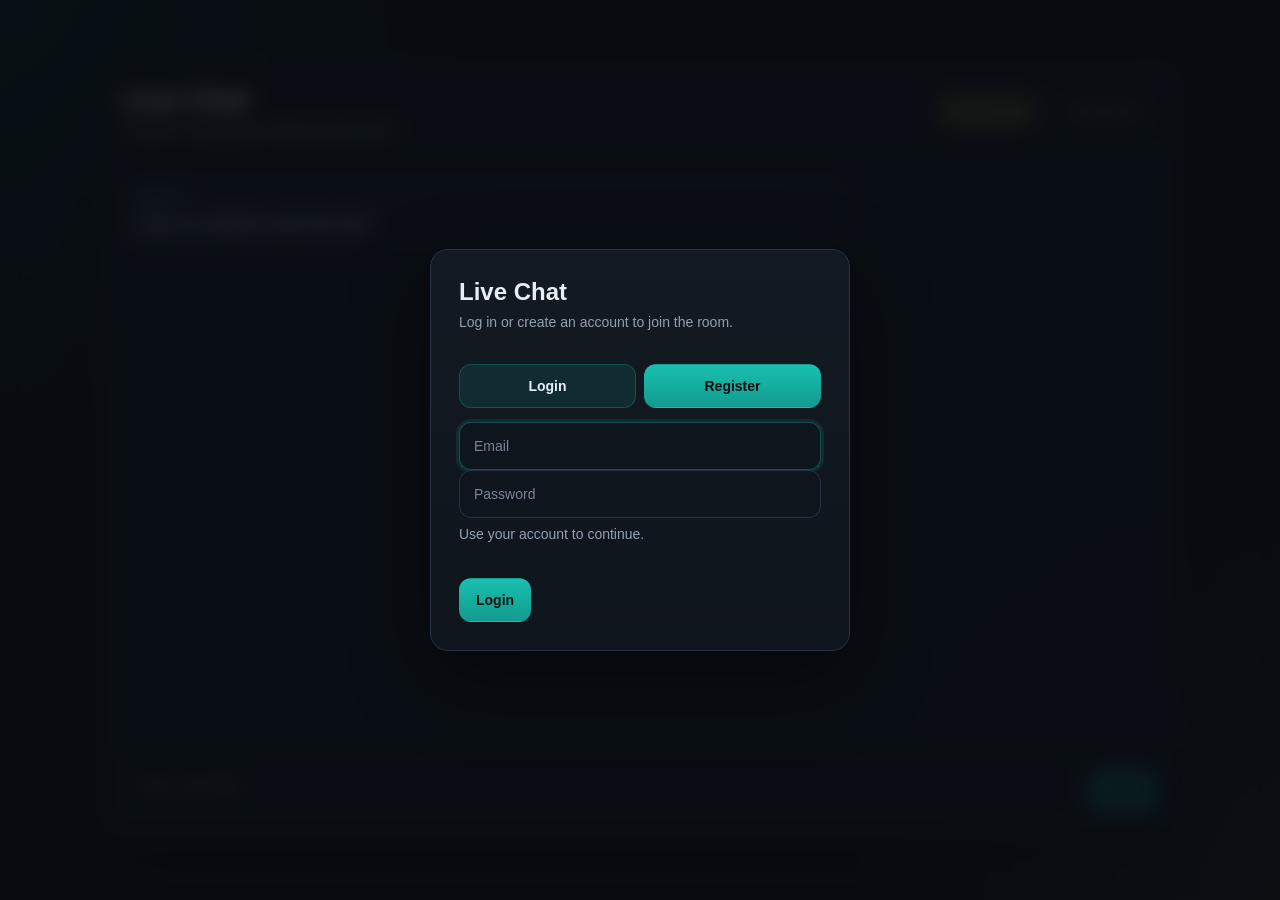
==== src/main/resources/static/frontend/index.html @ 31e3b60d "Fixed Auth and created DTOs for better management" ====
<!doctype html>
<html lang="en">
<head>
  <meta charset="UTF-8" />
  <meta name="viewport" content="width=device-width, initial-scale=1.0" />
  <title>Live Chat Frontend</title>
  <link rel="stylesheet" href="./styles.css" />
</head>
<body>
  <div class="auth-overlay" id="authOverlay" aria-modal="true" role="dialog">
    <form class="auth-card" id="authForm">
      <h2>Live Chat</h2>
      <p>Log in or create an account to join the room.</p>

      <div class="auth-tabs" role="tablist" aria-label="Authentication mode">
        <button type="button" class="auth-tab is-active" data-mode="login">Login</button>
        <button type="button" class="auth-tab" data-mode="register">Register</button>
      </div>

      <input id="usernameInput" class="auth-field auth-register-only" placeholder="Username" autocomplete="username" maxlength="32" />
      <input id="emailInput" class="auth-field" placeholder="Email" autocomplete="email" />
      <input id="passwordInput" class="auth-field" type="password" placeholder="Password" autocomplete="current-password" />

      <p class="auth-status" id="authStatus" aria-live="polite"></p>

      <button type="submit" id="authSubmitBtn">Login</button>
    </form>
  </div>

  <main class="shell">
    <section class="panel">
      <header class="topbar">
        <div>
          <h1>Live Chat</h1>
          <p>Connect to Spring Boot websocket backend</p>
        </div>
        <div class="topbar-actions">
          <div class="badge" id="statusBadge">Disconnected</div>
          <button id="leaveBtn" class="ghost-btn" disabled>Disconnect</button>
        </div>
      </header>

      <section id="messages" class="messages" aria-live="polite"></section>

      <form class="composer" id="composerForm">
        <input id="messageInput" placeholder="Type a message..." autocomplete="off" disabled />
        <button id="sendBtn" type="submit" disabled>Send</button>
      </form>
    </section>
  </main>

  <script src="./app.js?v=auth-fix-1"></script>
</body>
</html>
---- src/main/resources/static/frontend/styles.css ----
:root {
  color-scheme: dark;
  --bg: #0b0f14;
  --panel: #121821;
  --panel-2: #171f29;
  --panel-3: #0f151c;
  --text: #e7edf4;
  --muted: #91a0b1;
  --line: #273344;
  --line-strong: #344355;
  --accent: #14b8a6;
  --accent-soft: rgba(20, 184, 166, 0.16);
  --accent-strong: rgba(20, 184, 166, 0.36);
  --surface: #171f28;
  --surface-hover: #1d2732;
  --danger: #e2a36b;
  --shadow: 0 28px 80px rgba(0, 0, 0, 0.42);
}

* {
  box-sizing: border-box;
}

html,
body {
  min-height: 100%;
}

body {
  margin: 0;
  font-family: Inter, Arial, Helvetica, sans-serif;
  background:
    radial-gradient(circle at top left, rgba(20, 184, 166, 0.12), transparent 30%),
    radial-gradient(circle at bottom right, rgba(226, 163, 107, 0.08), transparent 28%),
    var(--bg);
  color: var(--text);
}

body.is-locked {
  overflow: hidden;
}

.auth-overlay {
  position: fixed;
  inset: 0;
  display: grid;
  place-items: center;
  background: rgba(8, 12, 17, 0.78);
  backdrop-filter: blur(10px);
  z-index: 30;
  padding: 24px;
}

.auth-overlay[hidden] {
  display: none !important;
}

.auth-card {
  width: min(420px, 100%);
  padding: 28px;
  border-radius: 18px;
  border: 1px solid var(--line);
  background: linear-gradient(180deg, rgba(20, 27, 36, 0.96), rgba(15, 21, 28, 0.98));
  box-shadow: var(--shadow);
}

.auth-card h2 {
  margin: 0;
  font-size: 24px;
  line-height: 1.2;
}

.auth-card p {
  margin: 8px 0 20px;
  color: var(--muted);
  font-size: 14px;
}

.auth-field,
.composer input {
  width: 100%;
  min-height: 48px;
  border-radius: 12px;
  border: 1px solid var(--line);
  background: var(--panel-3);
  color: var(--text);
  padding: 0 14px;
  font-size: 14px;
  outline: none;
}

.auth-field::placeholder,
.composer input::placeholder {
  color: #788696;
}

.auth-field:focus,
.composer input:focus {
  border-color: var(--accent-strong);
  box-shadow: 0 0 0 3px rgba(20, 184, 166, 0.12);
}

.auth-card button,
.composer button,
.ghost-btn {
  min-height: 44px;
  border: 1px solid transparent;
  border-radius: 12px;
  padding: 0 16px;
  font-size: 14px;
  cursor: pointer;
  transition: background 140ms ease, border-color 140ms ease, transform 140ms ease, opacity 140ms ease;
}

.auth-card button,
.composer button {
  background: linear-gradient(180deg, #18c0af, #139b8f);
  color: #04110f;
  font-weight: 700;
  margin-top: 14px;
}

.auth-card button:hover,
.composer button:hover {
  transform: translateY(-1px);
}

.auth-tabs {
  display: grid;
  grid-template-columns: repeat(2, 1fr);
  gap: 8px;
  margin-bottom: 14px;
}

.auth-tab {
  margin-top: 0;
  background: transparent;
  color: var(--muted);
  border-color: var(--line-strong);
  font-weight: 700;
}

.auth-tab.is-active {
  background: rgba(20, 184, 166, 0.12);
  color: var(--text);
  border-color: rgba(20, 184, 166, 0.28);
}

.auth-register-only[hidden] {
  display: none !important;
}

.auth-status {
  min-height: 18px;
  margin: 12px 0 0;
  font-size: 13px;
  color: var(--muted);
}

.shell {
  min-height: 100vh;
  display: grid;
  place-items: center;
  padding: 24px;
}

.panel {
  width: min(1080px, 100%);
  min-height: min(86vh, 920px);
  display: flex;
  flex-direction: column;
  background: rgba(18, 24, 33, 0.96);
  border: 1px solid var(--line);
  border-radius: 18px;
  box-shadow: var(--shadow);
  overflow: hidden;
}

.topbar {
  display: flex;
  align-items: center;
  justify-content: space-between;
  gap: 16px;
  padding: 20px 22px;
  background: linear-gradient(180deg, rgba(15, 21, 28, 0.96), rgba(15, 21, 28, 0.74));
  border-bottom: 1px solid var(--line);
}

.topbar h1 {
  margin: 0;
  font-size: 28px;
  letter-spacing: 0;
}

.topbar p {
  margin: 6px 0 0;
  color: var(--muted);
  font-size: 14px;
}

.topbar-actions {
  display: flex;
  align-items: center;
  gap: 12px;
}

.badge {
  min-height: 38px;
  display: inline-flex;
  align-items: center;
  padding: 0 14px;
  border-radius: 999px;
  background: var(--accent-soft);
  color: #bbf7f0;
  border: 1px solid var(--accent-strong);
  font-size: 13px;
  white-space: nowrap;
}

.ghost-btn {
  background: transparent;
  color: var(--text);
  border-color: var(--line-strong);
}

.ghost-btn:hover {
  background: rgba(255, 255, 255, 0.03);
}

.ghost-btn:disabled,
.composer button:disabled,
.join-card button:disabled {
  opacity: 0.45;
  cursor: not-allowed;
  transform: none;
}

.messages {
  flex: 1;
  overflow: auto;
  padding: 20px 22px;
  display: flex;
  flex-direction: column;
  gap: 10px;
}

.msg {
  max-width: min(75%, 720px);
  padding: 12px 14px;
  border-radius: 14px;
  background: var(--surface);
  border: 1px solid var(--line);
}

.msg.me {
  margin-left: auto;
  background: rgba(20, 184, 166, 0.12);
  border-color: rgba(20, 184, 166, 0.28);
}

.sender-username {
  font-weight: 700;
}

.msg.system {
  max-width: 100%;
  background: rgba(226, 163, 107, 0.11);
  border-color: rgba(226, 163, 107, 0.28);
}

.sender {
  font-size: 12px;
  color: var(--muted);
  margin-bottom: 6px;
}

.text {
  word-break: break-word;
  line-height: 1.45;
}

.timestamp {
  margin-top: 6px;
  font-size: 11px;
  color: #8191a3;
  text-align: right;
}

.msg.me .timestamp {
  color: #86e5d9;
}

.msg.system .timestamp {
  color: #d8ab73;
}

.composer {
  display: grid;
  grid-template-columns: 1fr auto;
  gap: 10px;
  padding: 16px 22px 22px;
  border-top: 1px solid var(--line);
  background: rgba(15, 21, 28, 0.72);
}

@media (max-width: 860px) {
  .panel {
    min-height: calc(100vh - 48px);
  }

  .topbar {
    align-items: flex-start;
    flex-direction: column;
  }

  .topbar-actions {
    width: 100%;
    justify-content: space-between;
  }

  .composer {
    grid-template-columns: 1fr;
  }

  .composer button {
    width: 100%;
  }

  .auth-card {
    padding: 24px;
  }
}
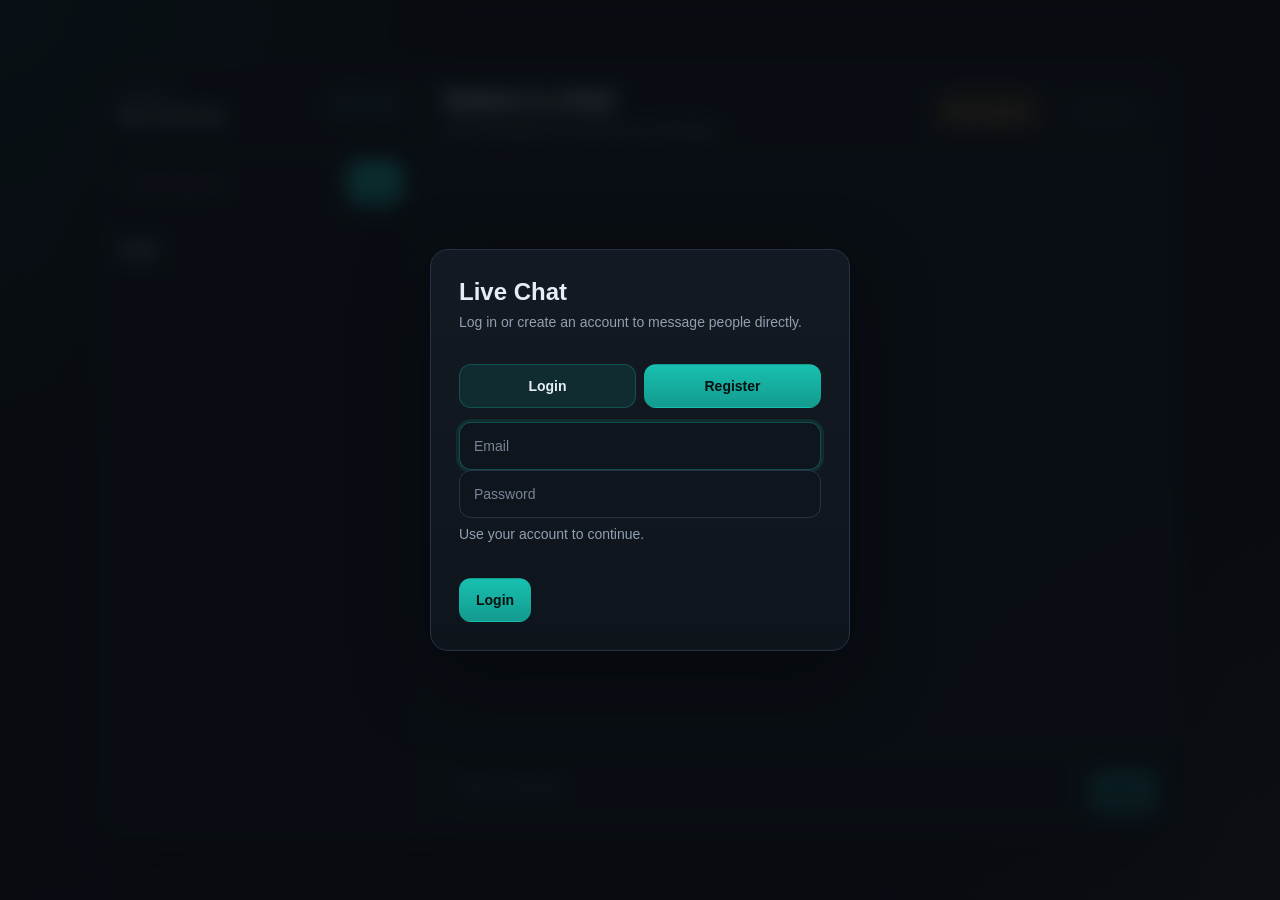
==== commit 2899bc93: "Implemented fully working one-to-one live chat system" ====
--- a/src/main/resources/static/frontend/index.html
+++ b/src/main/resources/static/frontend/index.html
@@ -10,7 +10,7 @@
   <div class="auth-overlay" id="authOverlay" aria-modal="true" role="dialog">
     <form class="auth-card" id="authForm">
       <h2>Live Chat</h2>
-      <p>Log in or create an account to join the room.</p>
+      <p>Log in or create an account to message people directly.</p>
 
       <div class="auth-tabs" role="tablist" aria-label="Authentication mode">
         <button type="button" class="auth-tab is-active" data-mode="login">Login</button>
@@ -29,10 +29,32 @@
 
   <main class="shell">
     <section class="panel">
+      <aside class="sidebar">
+        <div class="profile-strip">
+          <div>
+            <span class="eyebrow">Signed in</span>
+            <strong id="profileName">Not connected</strong>
+          </div>
+          <code id="profilePublicId">--------</code>
+        </div>
+
+        <form class="search-box" id="userSearchForm">
+          <input id="publicIdSearchInput" placeholder="Search public ID" autocomplete="off" maxlength="10" />
+          <button id="userSearchBtn" type="submit">Find</button>
+        </form>
+        <p class="search-status" id="userSearchStatus" aria-live="polite"></p>
+
+        <div class="conversation-header">
+          <h2>Chats</h2>
+        </div>
+        <div class="conversation-list" id="conversationList"></div>
+      </aside>
+
+      <div class="chat-column">
       <header class="topbar">
         <div>
-          <h1>Live Chat</h1>
-          <p>Connect to Spring Boot websocket backend</p>
+          <h1 id="chatTitle">Select a chat</h1>
+          <p id="chatSubtitle">Search a public ID or choose a conversation.</p>
         </div>
         <div class="topbar-actions">
           <div class="badge" id="statusBadge">Disconnected</div>
@@ -46,9 +68,10 @@
         <input id="messageInput" placeholder="Type a message..." autocomplete="off" disabled />
         <button id="sendBtn" type="submit" disabled>Send</button>
       </form>
+      </div>
     </section>
   </main>
 
-  <script src="./app.js?v=auth-fix-1"></script>
+  <script src="./app.js?v=history-fix-2"></script>
 </body>
 </html>
--- a/src/main/resources/static/frontend/styles.css
+++ b/src/main/resources/static/frontend/styles.css
@@ -167,13 +167,160 @@
 .panel {
   width: min(1080px, 100%);
   min-height: min(86vh, 920px);
-  display: flex;
-  flex-direction: column;
+  display: grid;
+  grid-template-columns: 320px 1fr;
   background: rgba(18, 24, 33, 0.96);
   border: 1px solid var(--line);
   border-radius: 18px;
   box-shadow: var(--shadow);
   overflow: hidden;
+}
+
+.sidebar {
+  min-width: 0;
+  display: flex;
+  flex-direction: column;
+  border-right: 1px solid var(--line);
+  background: rgba(15, 21, 28, 0.74);
+}
+
+.chat-column {
+  min-width: 0;
+  display: flex;
+  flex-direction: column;
+}
+
+.profile-strip {
+  min-height: 82px;
+  display: flex;
+  align-items: center;
+  justify-content: space-between;
+  gap: 12px;
+  padding: 18px;
+  border-bottom: 1px solid var(--line);
+}
+
+.profile-strip strong {
+  display: block;
+  margin-top: 4px;
+  font-size: 15px;
+}
+
+.profile-strip code {
+  padding: 6px 8px;
+  border: 1px solid var(--line-strong);
+  border-radius: 8px;
+  color: #ccfbf1;
+  background: rgba(20, 184, 166, 0.08);
+  font-size: 12px;
+}
+
+.eyebrow {
+  color: var(--muted);
+  font-size: 11px;
+  text-transform: uppercase;
+}
+
+.search-box {
+  display: grid;
+  grid-template-columns: 1fr auto;
+  gap: 8px;
+  padding: 16px 18px 8px;
+}
+
+.search-box input {
+  min-width: 0;
+  min-height: 42px;
+  border-radius: 10px;
+  border: 1px solid var(--line);
+  background: var(--panel-3);
+  color: var(--text);
+  padding: 0 12px;
+  font-size: 13px;
+  outline: none;
+}
+
+.search-box input:focus {
+  border-color: var(--accent-strong);
+  box-shadow: 0 0 0 3px rgba(20, 184, 166, 0.12);
+}
+
+.search-box button {
+  min-height: 42px;
+  border: 1px solid transparent;
+  border-radius: 10px;
+  padding: 0 12px;
+  background: linear-gradient(180deg, #18c0af, #139b8f);
+  color: #04110f;
+  font-weight: 700;
+  cursor: pointer;
+}
+
+.search-status {
+  min-height: 18px;
+  margin: 0;
+  padding: 0 18px 10px;
+  font-size: 12px;
+  color: var(--muted);
+}
+
+.conversation-header {
+  padding: 10px 18px;
+  border-top: 1px solid var(--line);
+  border-bottom: 1px solid var(--line);
+}
+
+.conversation-header h2 {
+  margin: 0;
+  font-size: 14px;
+}
+
+.conversation-list {
+  flex: 1;
+  overflow: auto;
+  padding: 8px;
+}
+
+.conversation-item {
+  width: 100%;
+  display: block;
+  padding: 12px 10px;
+  border: 1px solid transparent;
+  border-radius: 8px;
+  background: transparent;
+  color: var(--text);
+  text-align: left;
+  cursor: pointer;
+}
+
+.conversation-item:hover,
+.conversation-item.is-active {
+  background: var(--surface-hover);
+  border-color: var(--line);
+}
+
+.conversation-item strong,
+.conversation-item span {
+  display: block;
+  overflow: hidden;
+  text-overflow: ellipsis;
+  white-space: nowrap;
+}
+
+.conversation-item strong {
+  font-size: 14px;
+}
+
+.conversation-item span {
+  margin-top: 4px;
+  color: var(--muted);
+  font-size: 12px;
+}
+
+.empty-state {
+  padding: 12px 10px;
+  color: var(--muted);
+  font-size: 13px;
 }
 
 .topbar {
@@ -306,6 +453,14 @@
 @media (max-width: 860px) {
   .panel {
     min-height: calc(100vh - 48px);
+    grid-template-columns: 1fr;
+    grid-template-rows: auto 1fr;
+  }
+
+  .sidebar {
+    max-height: 330px;
+    border-right: 0;
+    border-bottom: 1px solid var(--line);
   }
 
   .topbar {
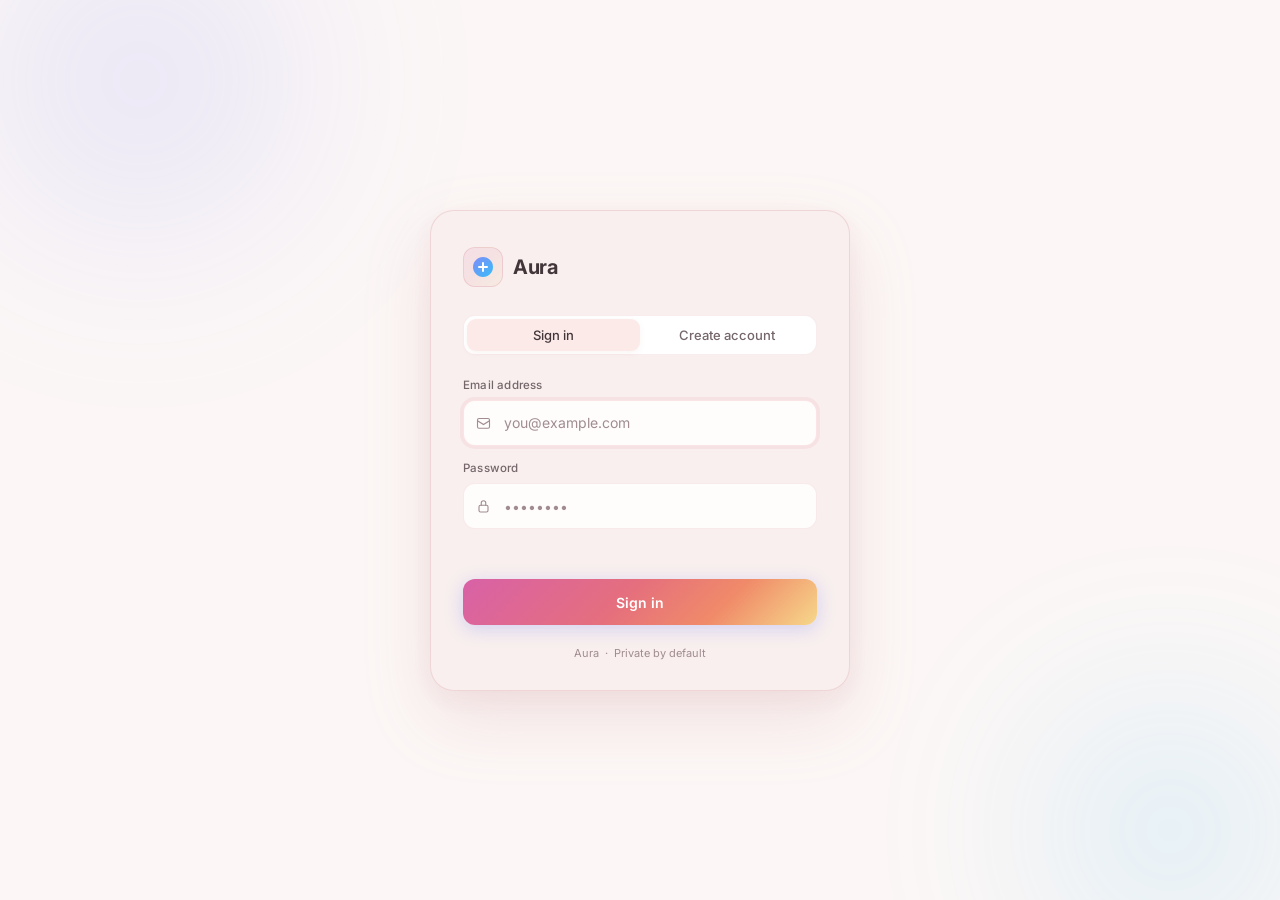
==== commit ec915023: "Added Security - JWT, BCrypt, Rate Limiting And Rewamped Frontend." ====
--- a/src/main/resources/static/frontend/index.html
+++ b/src/main/resources/static/frontend/index.html
@@ -3,75 +3,268 @@
 <head>
   <meta charset="UTF-8" />
   <meta name="viewport" content="width=device-width, initial-scale=1.0" />
-  <title>Live Chat Frontend</title>
+  <title>Aura — Messaging</title>
+  <link rel="preconnect" href="https://fonts.googleapis.com" />
+  <link rel="preconnect" href="https://fonts.gstatic.com" crossorigin />
+  <link href="https://fonts.googleapis.com/css2?family=Inter:wght@300;400;500;600;700&display=swap" rel="stylesheet" />
   <link rel="stylesheet" href="./styles.css" />
 </head>
 <body>
-  <div class="auth-overlay" id="authOverlay" aria-modal="true" role="dialog">
-    <form class="auth-card" id="authForm">
-      <h2>Live Chat</h2>
-      <p>Log in or create an account to message people directly.</p>
-
-      <div class="auth-tabs" role="tablist" aria-label="Authentication mode">
-        <button type="button" class="auth-tab is-active" data-mode="login">Login</button>
-        <button type="button" class="auth-tab" data-mode="register">Register</button>
-      </div>
-
-      <input id="usernameInput" class="auth-field auth-register-only" placeholder="Username" autocomplete="username" maxlength="32" />
-      <input id="emailInput" class="auth-field" placeholder="Email" autocomplete="email" />
-      <input id="passwordInput" class="auth-field" type="password" placeholder="Password" autocomplete="current-password" />
-
-      <p class="auth-status" id="authStatus" aria-live="polite"></p>
-
-      <button type="submit" id="authSubmitBtn">Login</button>
-    </form>
+
+  <!-- Toast notifications -->
+  <div id="toastContainer" class="toast-container" aria-live="assertive" aria-atomic="true"></div>
+
+  <!-- ── Profile modal ─────────────────────────────────────────────────── -->
+  <div class="modal-backdrop" id="profileModal" hidden>
+    <div class="modal" role="dialog" aria-modal="true" aria-labelledby="profileModalTitle">
+      <div class="modal-header">
+        <h2 class="modal-title" id="profileModalTitle">Edit Profile</h2>
+        <button class="icon-btn" id="closeProfileModal" title="Close">
+          <svg viewBox="0 0 20 20" fill="none"><path d="M5 5l10 10M15 5L5 15" stroke="currentColor" stroke-width="1.8" stroke-linecap="round"/></svg>
+        </button>
+      </div>
+
+      <div class="modal-body">
+        <!-- Avatar preview + color picker -->
+        <div class="profile-edit-avatar-wrap">
+          <div class="avatar avatar--xl profile-edit-avatar" id="modalAvatar">
+            <span id="modalAvatarInitial">?</span>
+          </div>
+          <div class="color-picker-row">
+            <span class="field-label">Avatar colour</span>
+            <div class="color-swatches" id="colorSwatches">
+              <button class="swatch" data-color="#7C5CFF" style="background:#7C5CFF" title="Violet"></button>
+              <button class="swatch" data-color="#20D6C7" style="background:#20D6C7" title="Teal"></button>
+              <button class="swatch" data-color="#E85D75" style="background:#E85D75" title="Rose"></button>
+              <button class="swatch" data-color="#F59E0B" style="background:#F59E0B" title="Amber"></button>
+              <button class="swatch" data-color="#3B82F6" style="background:#3B82F6" title="Blue"></button>
+              <button class="swatch" data-color="#10B981" style="background:#10B981" title="Emerald"></button>
+              <button class="swatch" data-color="#F97316" style="background:#F97316" title="Orange"></button>
+              <button class="swatch" data-color="#8B5CF6" style="background:#8B5CF6" title="Purple"></button>
+            </div>
+          </div>
+        </div>
+
+        <!-- Username field -->
+        <div class="field-group" style="margin-top:20px">
+          <label class="field-label" for="profileUsernameInput">Username</label>
+          <div class="field-wrap">
+            <svg class="field-icon" viewBox="0 0 20 20" fill="none">
+              <circle cx="10" cy="7" r="3" stroke="currentColor" stroke-width="1.5"/>
+              <path d="M3 17c0-3.314 3.134-6 7-6s7 2.686 7 6" stroke="currentColor" stroke-width="1.5" stroke-linecap="round"/>
+            </svg>
+            <input id="profileUsernameInput" class="field-input" type="text" placeholder="your_username" maxlength="30" autocomplete="off" />
+          </div>
+        </div>
+
+        <p class="auth-hint" id="profileSaveHint" aria-live="polite"></p>
+      </div>
+
+      <div class="modal-footer">
+        <button class="btn-secondary" id="cancelProfileBtn">Cancel</button>
+        <button class="btn-primary" id="saveProfileBtn">
+          <span id="saveBtnLabel">Save changes</span>
+          <div class="btn-spinner" id="saveSpinner" hidden></div>
+        </button>
+      </div>
+    </div>
   </div>
 
-  <main class="shell">
-    <section class="panel">
-      <aside class="sidebar">
-        <div class="profile-strip">
-          <div>
-            <span class="eyebrow">Signed in</span>
-            <strong id="profileName">Not connected</strong>
-          </div>
-          <code id="profilePublicId">--------</code>
-        </div>
-
-        <form class="search-box" id="userSearchForm">
-          <input id="publicIdSearchInput" placeholder="Search public ID" autocomplete="off" maxlength="10" />
-          <button id="userSearchBtn" type="submit">Find</button>
+  <!-- ── Auth Screen ────────────────────────────────────────────────────── -->
+  <div class="auth-screen" id="authScreen">
+    <div class="auth-bg">
+      <div class="auth-orb auth-orb--1"></div>
+      <div class="auth-orb auth-orb--2"></div>
+    </div>
+    <div class="auth-panel">
+      <div class="auth-logo">
+        <div class="auth-logo-mark">
+          <svg width="24" height="24" viewBox="0 0 24 24" fill="none">
+            <path d="M12 2C6.477 2 2 6.477 2 12s4.477 10 10 10 10-4.477 10-10S17.523 2 12 2z" fill="url(#lg1)"/>
+            <path d="M8 12h8M12 8v8" stroke="white" stroke-width="2" stroke-linecap="round"/>
+            <defs>
+              <linearGradient id="lg1" x1="2" y1="2" x2="22" y2="22" gradientUnits="userSpaceOnUse">
+                <stop stop-color="#818CF8"/><stop offset="1" stop-color="#38BDF8"/>
+              </linearGradient>
+            </defs>
+          </svg>
+        </div>
+        <span class="auth-logo-text">Aura</span>
+      </div>
+
+      <div class="auth-tabs" role="tablist">
+        <button class="auth-tab is-active" data-mode="login" role="tab" aria-selected="true">Sign in</button>
+        <button class="auth-tab" data-mode="register" role="tab" aria-selected="false">Create account</button>
+      </div>
+
+      <form class="auth-form" id="authForm" novalidate>
+        <div class="field-group" id="usernameGroup" hidden>
+          <label class="field-label" for="usernameInput">Username</label>
+          <div class="field-wrap">
+            <svg class="field-icon" viewBox="0 0 20 20" fill="none">
+              <circle cx="10" cy="7" r="3" stroke="currentColor" stroke-width="1.5"/>
+              <path d="M3 17c0-3.314 3.134-6 7-6s7 2.686 7 6" stroke="currentColor" stroke-width="1.5" stroke-linecap="round"/>
+            </svg>
+            <input id="usernameInput" class="field-input" type="text" placeholder="your_username" autocomplete="username" maxlength="30" />
+          </div>
+        </div>
+
+        <div class="field-group">
+          <label class="field-label" for="emailInput">Email address</label>
+          <div class="field-wrap">
+            <svg class="field-icon" viewBox="0 0 20 20" fill="none">
+              <rect x="2" y="4" width="16" height="13" rx="2" stroke="currentColor" stroke-width="1.5"/>
+              <path d="M2 7l8 5 8-5" stroke="currentColor" stroke-width="1.5" stroke-linecap="round"/>
+            </svg>
+            <input id="emailInput" class="field-input" type="email" placeholder="you@example.com" autocomplete="email" />
+          </div>
+        </div>
+
+        <div class="field-group">
+          <label class="field-label" for="passwordInput">Password</label>
+          <div class="field-wrap">
+            <svg class="field-icon" viewBox="0 0 20 20" fill="none">
+              <rect x="4" y="9" width="12" height="9" rx="2" stroke="currentColor" stroke-width="1.5"/>
+              <path d="M7 9V6a3 3 0 016 0v3" stroke="currentColor" stroke-width="1.5" stroke-linecap="round"/>
+            </svg>
+            <input id="passwordInput" class="field-input" type="password" placeholder="••••••••" autocomplete="current-password" />
+          </div>
+        </div>
+
+        <p class="auth-hint" id="authStatus" aria-live="polite"></p>
+
+        <button type="submit" class="auth-submit" id="authSubmitBtn">
+          <span id="authBtnLabel">Sign in</span>
+          <div class="btn-spinner" id="authSpinner" hidden></div>
+        </button>
+      </form>
+
+      <p class="auth-footer">Aura&nbsp;&nbsp;·&nbsp;&nbsp;Private by default</p>
+    </div>
+  </div>
+
+  <!-- ── Main App ───────────────────────────────────────────────────────── -->
+  <div class="app" id="appShell" hidden>
+
+    <!-- Sidebar -->
+    <aside class="sidebar">
+      <div class="sidebar-top">
+        <div class="sidebar-logo">
+          <div class="sidebar-logo-mark">
+            <img src="./assests/Aura-logo1.png" width="100%" height="100%" class="logo-img">
+          </div>
+          <span class="sidebar-logo-text">Aura</span>
+        </div>
+        <button class="icon-btn" id="leaveBtn" title="Sign out" disabled>
+          <svg viewBox="0 0 20 20" fill="none">
+            <path d="M13 3h2a2 2 0 012 2v10a2 2 0 01-2 2h-2M8 14l4-4-4-4M12 10H3" stroke="currentColor" stroke-width="1.6" stroke-linecap="round" stroke-linejoin="round"/>
+          </svg>
+        </button>
+      </div>
+
+      <!-- Profile card — click to edit -->
+      <button class="profile-card" id="openProfileModal" title="Edit profile" type="button">
+        <div class="avatar avatar--lg" id="profileAvatar">
+          <span id="profileAvatarInitial">?</span>
+        </div>
+        <div class="profile-info">
+          <div class="profile-name" id="profileName">Loading…</div>
+          <div class="profile-id-row">
+            <div class="profile-id" id="profilePublicId">--------</div>
+            <div class="status-dot" id="connectionDot"></div>
+          </div>
+        </div>
+        <svg class="profile-edit-icon" viewBox="0 0 16 16" fill="none">
+          <path d="M11 2l3 3-8 8H3v-3l8-8z" stroke="currentColor" stroke-width="1.4" stroke-linecap="round" stroke-linejoin="round"/>
+        </svg>
+      </button>
+
+      <!-- Search -->
+      <div class="sidebar-section">
+        <form class="search-form" id="userSearchForm">
+          <div class="search-wrap">
+            <svg class="search-icon" viewBox="0 0 20 20" fill="none">
+              <circle cx="9" cy="9" r="5.5" stroke="currentColor" stroke-width="1.5"/>
+              <path d="M13 13l3.5 3.5" stroke="currentColor" stroke-width="1.5" stroke-linecap="round"/>
+            </svg>
+            <input id="publicIdSearchInput" class="search-input" placeholder="Search by public ID…" autocomplete="off" maxlength="10" />
+            <button type="submit" class="search-submit-btn" title="Find user">
+              <svg viewBox="0 0 16 16" fill="none">
+                <path d="M3 8h10M9 4l4 4-4 4" stroke="currentColor" stroke-width="1.5" stroke-linecap="round" stroke-linejoin="round"/>
+              </svg>
+            </button>
+          </div>
         </form>
-        <p class="search-status" id="userSearchStatus" aria-live="polite"></p>
-
-        <div class="conversation-header">
-          <h2>Chats</h2>
-        </div>
-        <div class="conversation-list" id="conversationList"></div>
-      </aside>
-
-      <div class="chat-column">
-      <header class="topbar">
-        <div>
-          <h1 id="chatTitle">Select a chat</h1>
-          <p id="chatSubtitle">Search a public ID or choose a conversation.</p>
-        </div>
-        <div class="topbar-actions">
-          <div class="badge" id="statusBadge">Disconnected</div>
-          <button id="leaveBtn" class="ghost-btn" disabled>Disconnect</button>
+        <p class="search-hint" id="userSearchStatus" aria-live="polite"></p>
+      </div>
+
+      <!-- Conversations -->
+      <div class="sidebar-section sidebar-section--flex">
+        <div class="section-label">Messages</div>
+        <div class="conv-list" id="conversationList">
+          <div class="skeleton-item"></div>
+          <div class="skeleton-item"></div>
+          <div class="skeleton-item"></div>
+        </div>
+      </div>
+    </aside>
+
+    <!-- Chat pane -->
+    <div class="chat-pane">
+      <header class="chat-header">
+        <div class="chat-header-left">
+          <div class="avatar avatar--md" id="chatAvatar">
+            <span id="chatAvatarInitial">?</span>
+          </div>
+          <div class="chat-header-info">
+            <div class="chat-name" id="chatTitle">Select a conversation</div>
+            <div class="chat-meta" id="chatSubtitle">Search a public ID or choose from the sidebar</div>
+          </div>
+        </div>
+        <div class="chat-header-right">
+          <div class="conn-badge" id="statusBadge">
+            <div class="conn-dot"></div>
+            <span id="statusText">Disconnected</span>
+          </div>
         </div>
       </header>
 
-      <section id="messages" class="messages" aria-live="polite"></section>
+      <section class="messages-pane" id="messages" aria-live="polite">
+        <div class="empty-state" id="emptyState">
+          <div class="empty-illustration">
+            <svg width="64" height="64" viewBox="0 0 64 64" fill="none">
+              <circle cx="32" cy="32" r="31" stroke="url(#eg)" stroke-width="1" stroke-dasharray="4 3"/>
+              <circle cx="32" cy="32" r="18" fill="url(#eg2)" opacity="0.1"/>
+              <path d="M20 32h24M32 20v24" stroke="url(#eg)" stroke-width="1.8" stroke-linecap="round" opacity="0.4"/>
+              <defs>
+                <linearGradient id="eg" x1="1" y1="1" x2="63" y2="63" gradientUnits="userSpaceOnUse">
+                  <stop stop-color="#818CF8"/><stop offset="1" stop-color="#38BDF8"/>
+                </linearGradient>
+                <linearGradient id="eg2" x1="14" y1="14" x2="50" y2="50" gradientUnits="userSpaceOnUse">
+                  <stop stop-color="#818CF8"/><stop offset="1" stop-color="#38BDF8"/>
+                </linearGradient>
+              </defs>
+            </svg>
+          </div>
+          <div class="empty-title">Start a conversation</div>
+          <div class="empty-desc">Search for someone's public ID in the sidebar, or pick an existing chat.</div>
+        </div>
+      </section>
 
       <form class="composer" id="composerForm">
-        <input id="messageInput" placeholder="Type a message..." autocomplete="off" disabled />
-        <button id="sendBtn" type="submit" disabled>Send</button>
+        <div class="composer-wrap">
+          <textarea id="messageInput" class="composer-textarea" placeholder="Write a message…" rows="1" autocomplete="off" disabled></textarea>
+          <button type="submit" class="composer-send-btn" id="sendBtn" disabled title="Send">
+            <svg viewBox="0 0 20 20" fill="none">
+              <path d="M3 10L17 3l-4 7 4 7L3 10z" fill="currentColor"/>
+            </svg>
+          </button>
+        </div>
       </form>
-      </div>
-    </section>
-  </main>
-
-  <script src="./app.js?v=history-fix-2"></script>
+    </div>
+
+  </div>
+
+  <script src="./app.js?v=4"></script>
 </body>
 </html>
--- a/src/main/resources/static/frontend/styles.css
+++ b/src/main/resources/static/frontend/styles.css
@@ -1,487 +1,1419 @@
 :root {
-  color-scheme: dark;
-  --bg: #0b0f14;
-  --panel: #121821;
-  --panel-2: #171f29;
-  --panel-3: #0f151c;
-  --text: #e7edf4;
-  --muted: #91a0b1;
-  --line: #273344;
-  --line-strong: #344355;
-  --accent: #14b8a6;
-  --accent-soft: rgba(20, 184, 166, 0.16);
-  --accent-strong: rgba(20, 184, 166, 0.36);
-  --surface: #171f28;
-  --surface-hover: #1d2732;
-  --danger: #e2a36b;
-  --shadow: 0 28px 80px rgba(0, 0, 0, 0.42);
-}
-
-* {
+  /* Backgrounds — warm soft neutrals */
+  --bg-lite: #fffaf9;
+  --bg: #FCF7F6;
+  --bg2: #F8EFEE;
+  --surface: #FFFFFF;
+  --surface2: #FFFDFC;
+  --surface3: #FCEAE8;
+
+  /* Borders — subtle warm dividers */
+  --border: rgba(204, 119, 126, 0.14);
+  --border2: rgba(204, 119, 126, 0.22);
+
+  /* Text — warm charcoal instead of black */
+  --text: #43363A;
+  --text2: #75666A;
+  --text3: #A08C91;
+
+  /* Accent — taken directly from the lotus */
+  --accent: #E56F7D;
+  --accent2: #F08B69;
+  --accent-dim: rgba(229, 111, 125, 0.10);
+  --accent-mid: rgba(229, 111, 125, 0.18);
+  --accent-glow: rgba(215, 91, 170, 0.15);
+
+  /* Gradients */
+  --grad: linear-gradient(135deg,
+      #D861A7 0%,
+      #E56F7D 45%,
+      #F08B69 72%,
+      #F6D88A 100%);
+
+  --grad-dim: linear-gradient(135deg,
+      rgba(216, 97, 167, .10),
+      rgba(229, 111, 125, .10),
+      rgba(246, 216, 138, .12));
+
+  /* Shadows */
+  --shadow-sm:
+    0 2px 6px rgba(189, 112, 118, .08);
+
+  --shadow-md:
+    0 10px 28px rgba(189, 112, 118, .12),
+    0 2px 8px rgba(189, 112, 118, .06);
+
+  --shadow-lg:
+    0 28px 70px rgba(189, 112, 118, .16),
+    0 8px 24px rgba(189, 112, 118, .08);
+
+  /* Radii */
+  --radius-sm: 8px;
+  --radius: 12px;
+  --radius-lg: 18px;
+  --radius-xl: 24px;
+
+  /* Layout */
+  --sidebar-w: 280px;
+  --header-h: 80px;
+
+  --transition: 160ms cubic-bezier(0.4, 0, 0.2, 1);
+}
+
+/* ─── Reset ──────────────────────────────────────────────────────────────── */
+*,
+*::before,
+*::after {
   box-sizing: border-box;
+  margin: 0;
+  padding: 0;
 }
 
 html,
 body {
-  min-height: 100%;
+  height: 100%;
+  overflow: hidden;
 }
 
 body {
-  margin: 0;
-  font-family: Inter, Arial, Helvetica, sans-serif;
-  background:
-    radial-gradient(circle at top left, rgba(20, 184, 166, 0.12), transparent 30%),
-    radial-gradient(circle at bottom right, rgba(226, 163, 107, 0.08), transparent 28%),
-    var(--bg);
+  font-family: 'Inter', system-ui, -apple-system, sans-serif;
+  font-size: 14px;
+  line-height: 1.5;
   color: var(--text);
-}
-
-body.is-locked {
-  overflow: hidden;
-}
-
-.auth-overlay {
+  background: var(--bg-lite);
+  -webkit-font-smoothing: antialiased;
+}
+
+button {
+  font-family: inherit;
+  cursor: pointer;
+  border: none;
+  background: none;
+}
+
+input,
+textarea {
+  font-family: inherit;
+  font-size: inherit;
+}
+
+/* ─── Scrollbar ──────────────────────────────────────────────────────────── */
+::-webkit-scrollbar {
+  width: 4px;
+  height: 4px;
+}
+
+::-webkit-scrollbar-track {
+  background: transparent;
+}
+
+::-webkit-scrollbar-thumb {
+  background: rgba(255, 255, 255, 0.1);
+  border-radius: 99px;
+}
+
+::-webkit-scrollbar-thumb:hover {
+  background: rgba(255, 255, 255, 0.18);
+}
+
+/* ─── Toast ──────────────────────────────────────────────────────────────── */
+.toast-container {
+  position: fixed;
+  top: 20px;
+  right: 20px;
+  z-index: 9999;
+  display: flex;
+  flex-direction: column;
+  gap: 8px;
+  pointer-events: none;
+}
+
+.toast {
+  display: flex;
+  align-items: center;
+  gap: 10px;
+  padding: 12px 16px;
+  background: var(--surface3);
+  border: 1px solid var(--border2);
+  border-radius: var(--radius);
+  box-shadow: var(--shadow-md);
+  font-size: 13px;
+  font-weight: 500;
+  color: var(--text);
+  pointer-events: auto;
+  max-width: 320px;
+  animation: toastIn 220ms cubic-bezier(0.34, 1.56, 0.64, 1) both;
+}
+
+.toast.is-out {
+  animation: toastOut 180ms ease forwards;
+}
+
+.toast--ok {
+  border-color: rgba(129, 140, 248, 0.3);
+}
+
+.toast--err {
+  border-color: rgba(239, 68, 68, 0.3);
+  color: #fca5a5;
+}
+
+.toast--warn {
+  border-color: rgba(251, 191, 36, 0.3);
+  color: #fde68a;
+}
+
+.toast-dot {
+  width: 7px;
+  height: 7px;
+  border-radius: 50%;
+  flex-shrink: 0;
+}
+
+.toast--ok .toast-dot {
+  background: var(--accent);
+}
+
+.toast--err .toast-dot {
+  background: #ef4444;
+}
+
+.toast--warn .toast-dot {
+  background: #f59e0b;
+}
+
+@keyframes toastIn {
+  from {
+    opacity: 0;
+    transform: translateX(12px) scale(0.96);
+  }
+
+  to {
+    opacity: 1;
+    transform: none;
+  }
+}
+
+@keyframes toastOut {
+  to {
+    opacity: 0;
+    transform: translateX(12px) scale(0.96);
+  }
+}
+
+/* ─── Shared form atoms ──────────────────────────────────────────────────── */
+.field-group {
+  display: flex;
+  flex-direction: column;
+  gap: 6px;
+}
+
+.field-group[hidden] {
+  display: none !important;
+}
+
+.field-label {
+  font-size: 11.5px;
+  font-weight: 500;
+  color: var(--text2);
+  letter-spacing: 0.2px;
+}
+
+.field-wrap {
+  position: relative;
+}
+
+.field-icon {
+  position: absolute;
+  left: 13px;
+  top: 50%;
+  transform: translateY(-50%);
+  width: 15px;
+  height: 15px;
+  color: var(--text3);
+  pointer-events: none;
+}
+
+.field-input {
+  width: 100%;
+  height: 46px;
+  padding: 0 13px 0 40px;
+  background: var(--surface2);
+  border: 1px solid var(--border);
+  border-radius: var(--radius);
+  color: var(--text);
+  outline: none;
+  transition: border-color var(--transition), box-shadow var(--transition);
+}
+
+.field-input::placeholder {
+  color: var(--text3);
+}
+
+.field-input:focus {
+  border-color: var(--accent-mid);
+  box-shadow: 0 0 0 3px var(--accent-dim);
+}
+
+.auth-hint {
+  min-height: 18px;
+  font-size: 12px;
+  color: var(--text2);
+  text-align: center;
+  transition: color var(--transition);
+}
+
+.auth-hint.is-error {
+  color: #fca5a5;
+}
+
+.auth-hint.is-ok {
+  color: var(--accent);
+}
+
+.btn-spinner {
+  width: 15px;
+  height: 15px;
+  border: 2px solid rgba(255, 255, 255, 0.25);
+  border-top-color: white;
+  border-radius: 50%;
+  animation: spin 0.7s linear infinite;
+}
+
+.btn-spinner[hidden] {
+  display: none !important;
+}
+
+@keyframes spin {
+  to {
+    transform: rotate(360deg);
+  }
+}
+
+/* ─── Auth screen ────────────────────────────────────────────────────────── */
+.auth-screen {
   position: fixed;
   inset: 0;
   display: grid;
   place-items: center;
-  background: rgba(8, 12, 17, 0.78);
-  backdrop-filter: blur(10px);
-  z-index: 30;
-  padding: 24px;
-}
-
-.auth-overlay[hidden] {
+  background: var(--bg);
+  z-index: 50;
+  overflow: hidden;
+}
+
+.auth-screen[hidden] {
   display: none !important;
 }
 
-.auth-card {
-  width: min(420px, 100%);
-  padding: 28px;
-  border-radius: 18px;
-  border: 1px solid var(--line);
-  background: linear-gradient(180deg, rgba(20, 27, 36, 0.96), rgba(15, 21, 28, 0.98));
-  box-shadow: var(--shadow);
-}
-
-.auth-card h2 {
-  margin: 0;
-  font-size: 24px;
-  line-height: 1.2;
-}
-
-.auth-card p {
-  margin: 8px 0 20px;
-  color: var(--muted);
-  font-size: 14px;
-}
-
-.auth-field,
-.composer input {
-  width: 100%;
-  min-height: 48px;
+.auth-bg {
+  position: absolute;
+  inset: 0;
+  pointer-events: none;
+  overflow: hidden;
+}
+
+.auth-orb {
+  position: absolute;
+  border-radius: 50%;
+  filter: blur(90px);
+  opacity: 0.22;
+}
+
+.auth-orb--1 {
+  width: 480px;
+  height: 480px;
+  background: radial-gradient(circle, #818CF8, transparent 70%);
+  top: -160px;
+  left: -100px;
+}
+
+.auth-orb--2 {
+  width: 380px;
+  height: 380px;
+  background: radial-gradient(circle, #38BDF8, transparent 70%);
+  bottom: -120px;
+  right: -80px;
+}
+
+.auth-panel {
+  position: relative;
+  z-index: 1;
+  width: min(420px, calc(100vw - 32px));
+  background: var(--bg2);
+  backdrop-filter: blur(24px);
+  border: 1px solid var(--border2);
+  border-radius: var(--radius-xl);
+  box-shadow: var(--shadow-lg), inset 0 1px 0 rgba(255, 255, 255, 0.04);
+  padding: 36px 32px 28px;
+  animation: panelIn 360ms cubic-bezier(0.34, 1.4, 0.64, 1) both;
+}
+
+@keyframes panelIn {
+  from {
+    opacity: 0;
+    transform: translateY(18px) scale(0.97);
+  }
+
+  to {
+    opacity: 1;
+    transform: none;
+  }
+}
+
+.auth-logo {
+  display: flex;
+  align-items: center;
+  gap: 10px;
+  margin-bottom: 28px;
+}
+
+.auth-logo-mark {
+  width: 40px;
+  height: 40px;
   border-radius: 12px;
-  border: 1px solid var(--line);
-  background: var(--panel-3);
+  background: var(--grad-dim);
+  border: 1px solid var(--border2);
+  display: grid;
+  place-items: center;
+}
+
+.auth-logo-text {
+  font-size: 20px;
+  font-weight: 700;
+  letter-spacing: -0.5px;
   color: var(--text);
-  padding: 0 14px;
-  font-size: 14px;
-  outline: none;
-}
-
-.auth-field::placeholder,
-.composer input::placeholder {
-  color: #788696;
-}
-
-.auth-field:focus,
-.composer input:focus {
-  border-color: var(--accent-strong);
-  box-shadow: 0 0 0 3px rgba(20, 184, 166, 0.12);
-}
-
-.auth-card button,
-.composer button,
-.ghost-btn {
-  min-height: 44px;
-  border: 1px solid transparent;
-  border-radius: 12px;
-  padding: 0 16px;
-  font-size: 14px;
-  cursor: pointer;
-  transition: background 140ms ease, border-color 140ms ease, transform 140ms ease, opacity 140ms ease;
-}
-
-.auth-card button,
-.composer button {
-  background: linear-gradient(180deg, #18c0af, #139b8f);
-  color: #04110f;
-  font-weight: 700;
-  margin-top: 14px;
-}
-
-.auth-card button:hover,
-.composer button:hover {
-  transform: translateY(-1px);
 }
 
 .auth-tabs {
   display: grid;
-  grid-template-columns: repeat(2, 1fr);
+  grid-template-columns: 1fr 1fr;
+  background: var(--surface);
+  border: 1px solid var(--border);
+  border-radius: var(--radius);
+  padding: 3px;
+  margin-bottom: 22px;
+}
+
+.auth-tab {
+  padding: 8px;
+  border-radius: calc(var(--radius) - 3px);
+  font-size: 13px;
+  font-weight: 500;
+  color: var(--text2);
+  transition: background var(--transition), color var(--transition);
+}
+
+.auth-tab.is-active {
+  background: var(--surface3);
+  color: var(--text);
+  box-shadow: var(--shadow-sm);
+}
+
+.auth-form {
+  display: flex;
+  flex-direction: column;
+  gap: 14px;
+}
+
+.auth-submit {
+  height: 46px;
+  width: 100%;
+  background: var(--grad);
+  border-radius: var(--radius);
+  font-size: 14px;
+  font-weight: 600;
+  color: white;
+  display: flex;
+  align-items: center;
+  justify-content: center;
   gap: 8px;
-  margin-bottom: 14px;
-}
-
-.auth-tab {
-  margin-top: 0;
-  background: transparent;
-  color: var(--muted);
-  border-color: var(--line-strong);
-  font-weight: 700;
-}
-
-.auth-tab.is-active {
-  background: rgba(20, 184, 166, 0.12);
-  color: var(--text);
-  border-color: rgba(20, 184, 166, 0.28);
-}
-
-.auth-register-only[hidden] {
+  transition: opacity var(--transition), transform var(--transition), box-shadow var(--transition);
+  box-shadow: 0 4px 18px rgba(129, 140, 248, 0.3);
+  margin-top: 4px;
+}
+
+.auth-submit:hover:not(:disabled) {
+  transform: translateY(-1px);
+  box-shadow: 0 6px 22px rgba(129, 140, 248, 0.4);
+}
+
+.auth-submit:active:not(:disabled) {
+  transform: translateY(0);
+}
+
+.auth-submit:disabled {
+  opacity: 0.45;
+  cursor: not-allowed;
+}
+
+.auth-footer {
+  text-align: center;
+  font-size: 11px;
+  color: var(--text3);
+  margin-top: 20px;
+}
+
+/* ─── App shell ──────────────────────────────────────────────────────────── */
+.app {
+  display: grid;
+  grid-template-columns: var(--sidebar-w) 1fr;
+  height: 100vh;
+  overflow: hidden;
+  animation: fadeIn 220ms ease both;
+}
+
+.app[hidden] {
   display: none !important;
 }
 
-.auth-status {
-  min-height: 18px;
-  margin: 12px 0 0;
-  font-size: 13px;
-  color: var(--muted);
-}
-
-.shell {
-  min-height: 100vh;
+@keyframes fadeIn {
+  from {
+    opacity: 0;
+  }
+
+  to {
+    opacity: 1;
+  }
+}
+
+/* ─── Sidebar ────────────────────────────────────────────────────────────── */
+.sidebar {
+  display: flex;
+  flex-direction: column;
+  height: 100vh;
+  overflow: hidden;
+  background: var(--bg2);
+  border-right: 1px solid var(--border);
+}
+
+.sidebar-top {
+  display: flex;
+  align-items: center;
+  justify-content: space-between;
+  padding: 0 14px;
+  height: var(--header-h);
+  border-bottom: 1px solid var(--border);
+  flex-shrink: 0;
+}
+
+.sidebar-logo {
+  display: flex;
+  align-items: center;
+  gap: 8px;
+}
+
+.sidebar-logo-mark {
+  width: 40px;
+  height: 40px;
+  overflow: hidden;
+  padding: 0.2em;
+  border-radius: 8px;
+  background: var(--grad-dim);
   display: grid;
   place-items: center;
-  padding: 24px;
-}
-
-.panel {
-  width: min(1080px, 100%);
-  min-height: min(86vh, 920px);
-  display: grid;
-  grid-template-columns: 320px 1fr;
-  background: rgba(18, 24, 33, 0.96);
-  border: 1px solid var(--line);
-  border-radius: 18px;
-  box-shadow: var(--shadow);
-  overflow: hidden;
-}
-
-.sidebar {
+}
+
+.logo-img {
+  margin: auto;
+}
+
+.sidebar-logo-text {
+  font-size: 15px;
+  font-weight: 700;
+  letter-spacing: -0.3px;
+}
+
+/* Profile card — clickable to open edit modal */
+.profile-card {
+  display: flex;
+  align-items: center;
+  gap: 11px;
+  padding: 14px;
+  border-bottom: 1px solid var(--border);
+  flex-shrink: 0;
+  width: 100%;
+  text-align: left;
+  transition: background var(--transition);
+  position: relative;
+  cursor: pointer;
+}
+
+.profile-card:hover {
+  background: var(--surface);
+}
+
+.profile-card:hover .profile-edit-icon {
+  opacity: 1;
+}
+
+.profile-info {
   min-width: 0;
-  display: flex;
-  flex-direction: column;
-  border-right: 1px solid var(--line);
-  background: rgba(15, 21, 28, 0.74);
-}
-
-.chat-column {
-  min-width: 0;
-  display: flex;
-  flex-direction: column;
-}
-
-.profile-strip {
-  min-height: 82px;
-  display: flex;
-  align-items: center;
-  justify-content: space-between;
-  gap: 12px;
-  padding: 18px;
-  border-bottom: 1px solid var(--line);
-}
-
-.profile-strip strong {
-  display: block;
-  margin-top: 4px;
-  font-size: 15px;
-}
-
-.profile-strip code {
-  padding: 6px 8px;
-  border: 1px solid var(--line-strong);
-  border-radius: 8px;
-  color: #ccfbf1;
-  background: rgba(20, 184, 166, 0.08);
-  font-size: 12px;
-}
-
-.eyebrow {
-  color: var(--muted);
-  font-size: 11px;
-  text-transform: uppercase;
-}
-
-.search-box {
-  display: grid;
-  grid-template-columns: 1fr auto;
-  gap: 8px;
-  padding: 16px 18px 8px;
-}
-
-.search-box input {
-  min-width: 0;
-  min-height: 42px;
-  border-radius: 10px;
-  border: 1px solid var(--line);
-  background: var(--panel-3);
-  color: var(--text);
-  padding: 0 12px;
+  flex: 1;
+}
+
+.profile-name {
   font-size: 13px;
-  outline: none;
-}
-
-.search-box input:focus {
-  border-color: var(--accent-strong);
-  box-shadow: 0 0 0 3px rgba(20, 184, 166, 0.12);
-}
-
-.search-box button {
-  min-height: 42px;
-  border: 1px solid transparent;
-  border-radius: 10px;
-  padding: 0 12px;
-  background: linear-gradient(180deg, #18c0af, #139b8f);
-  color: #04110f;
-  font-weight: 700;
-  cursor: pointer;
-}
-
-.search-status {
-  min-height: 18px;
-  margin: 0;
-  padding: 0 18px 10px;
-  font-size: 12px;
-  color: var(--muted);
-}
-
-.conversation-header {
-  padding: 10px 18px;
-  border-top: 1px solid var(--line);
-  border-bottom: 1px solid var(--line);
-}
-
-.conversation-header h2 {
-  margin: 0;
-  font-size: 14px;
-}
-
-.conversation-list {
-  flex: 1;
-  overflow: auto;
-  padding: 8px;
-}
-
-.conversation-item {
-  width: 100%;
-  display: block;
-  padding: 12px 10px;
-  border: 1px solid transparent;
-  border-radius: 8px;
-  background: transparent;
-  color: var(--text);
-  text-align: left;
-  cursor: pointer;
-}
-
-.conversation-item:hover,
-.conversation-item.is-active {
-  background: var(--surface-hover);
-  border-color: var(--line);
-}
-
-.conversation-item strong,
-.conversation-item span {
-  display: block;
+  font-weight: 600;
+  white-space: nowrap;
   overflow: hidden;
   text-overflow: ellipsis;
+}
+
+.profile-id-row {
+  display: flex;
+  align-items: center;
+  gap: 6px;
+  margin-top: 2px;
+}
+
+.profile-id {
+  font-size: 10.5px;
+  font-family: 'SF Mono', 'Fira Code', monospace;
+  color: var(--accent);
+  background: var(--accent-dim);
+  padding: 2px 6px;
+  border-radius: 5px;
+  letter-spacing: 0.4px;
+}
+
+.profile-edit-icon {
+  width: 14px;
+  height: 14px;
+  color: var(--text3);
+  opacity: 0;
+  transition: opacity var(--transition);
+  flex-shrink: 0;
+}
+
+/* Status dot */
+.status-dot {
+  width: 7px;
+  height: 7px;
+  border-radius: 50%;
+  background: var(--text3);
+  flex-shrink: 0;
+  transition: background var(--transition), box-shadow var(--transition);
+}
+
+.status-dot.is-on {
+  background: #4ade80;
+  box-shadow: 0 0 5px rgba(74, 222, 128, 0.6);
+}
+
+/* Sidebar sections */
+.sidebar-section {
+  padding: 12px 10px 0;
+  flex-shrink: 0;
+}
+
+.sidebar-section--flex {
+  flex: 1;
+  display: flex;
+  flex-direction: column;
+  min-height: 0;
+  padding-bottom: 10px;
+}
+
+.section-label {
+  font-size: 10.5px;
+  font-weight: 600;
+  letter-spacing: 0.7px;
+  text-transform: uppercase;
+  color: var(--text3);
+  padding: 0 4px;
+  margin-bottom: 6px;
+}
+
+/* Search */
+.search-form {
+  margin-bottom: 4px;
+}
+
+.search-wrap {
+  display: flex;
+  align-items: center;
+  gap: 6px;
+  background: var(--surface);
+  border: 1px solid var(--border);
+  border-radius: var(--radius);
+  padding: 0 10px;
+  transition: border-color var(--transition), box-shadow var(--transition);
+}
+
+.search-wrap:focus-within {
+  border-color: var(--accent-mid);
+  box-shadow: 0 0 0 3px var(--accent-dim);
+}
+
+.search-icon {
+  width: 14px;
+  height: 14px;
+  color: var(--text3);
+  flex-shrink: 0;
+}
+
+.search-input {
+  flex: 1;
+  height: 36px;
+  background: none;
+  border: none;
+  outline: none;
+  color: var(--text);
+  font-size: 13px;
+}
+
+.search-input::placeholder {
+  color: var(--text3);
+}
+
+.search-submit-btn {
+  width: 24px;
+  height: 24px;
+  border-radius: 6px;
+  display: grid;
+  place-items: center;
+  background: var(--accent-dim);
+  color: var(--accent);
+  flex-shrink: 0;
+  transition: background var(--transition);
+}
+
+.search-submit-btn:hover {
+  background: var(--accent-mid);
+}
+
+.search-submit-btn svg {
+  width: 13px;
+  height: 13px;
+}
+
+.search-hint {
+  font-size: 11px;
+  min-height: 16px;
+  padding: 0 4px;
+  color: var(--text3);
+  transition: color var(--transition);
+}
+
+.search-hint.is-error {
+  color: #fca5a5;
+}
+
+.search-hint.is-ok {
+  color: #4ade80;
+}
+
+/* ─── Conversation list ──────────────────────────────────────────────────── */
+.conv-list {
+  flex: 1;
+  overflow-y: auto;
+  display: flex;
+  flex-direction: column;
+  gap: 1px;
+  padding-top: 2px;
+}
+
+.conv-item {
+  display: flex;
+  align-items: center;
+  gap: 10px;
+  width: 100%;
+  padding: 9px 8px;
+  border-radius: var(--radius);
+  border: 1px solid transparent;
+  text-align: left;
+  color: var(--text);
+  cursor: pointer;
+  position: relative;
+  transition: background var(--transition), border-color var(--transition);
+  animation: slideIn 200ms cubic-bezier(0.34, 1.4, 0.64, 1) both;
+}
+
+@keyframes slideIn {
+  from {
+    opacity: 0;
+    transform: translateX(-6px);
+  }
+
+  to {
+    opacity: 1;
+    transform: none;
+  }
+}
+
+.conv-item::before {
+  content: '';
+  position: absolute;
+  left: 0;
+  top: 50%;
+  transform: translateY(-50%);
+  width: 3px;
+  height: 0;
+  background: var(--grad);
+  border-radius: 0 3px 3px 0;
+  transition: height var(--transition);
+}
+
+.conv-item:hover {
+  background: var(--surface);
+}
+
+.conv-item.is-active {
+  background: #ffd3d3;
+  border-color: var(--border);
+}
+
+.conv-item.is-active::before {
+  height: 22px;
+}
+
+.conv-item-body {
+  min-width: 0;
+  flex: 1;
+}
+
+.conv-item-name {
+  font-size: 13px;
+  font-weight: 500;
   white-space: nowrap;
-}
-
-.conversation-item strong {
+  overflow: hidden;
+  text-overflow: ellipsis;
+}
+
+.conv-item-id {
+  font-size: 11px;
+  color: var(--text3);
+  margin-top: 1px;
+  font-family: monospace;
+}
+
+.conv-empty {
+  padding: 20px 8px;
+  text-align: center;
+  color: var(--text3);
+  font-size: 12.5px;
+  line-height: 1.6;
+}
+
+/* Skeleton shimmer */
+.skeleton-item {
+  height: 50px;
+  border-radius: var(--radius);
+  background: linear-gradient(90deg, var(--surface) 25%, var(--surface2) 50%, var(--surface) 75%);
+  background-size: 200% 100%;
+  animation: shimmer 1.4s infinite;
+}
+
+@keyframes shimmer {
+  to {
+    background-position: -200% 0;
+  }
+}
+
+/* ─── Avatar ─────────────────────────────────────────────────────────────── */
+.avatar {
+  border-radius: 50%;
+  flex-shrink: 0;
+  background: var(--grad-dim);
+  border: 1.5px solid var(--border2);
+  display: grid;
+  place-items: center;
+  font-weight: 700;
+  color: var(--accent);
+  text-transform: uppercase;
+  user-select: none;
+}
+
+.avatar--xl {
+  width: 64px;
+  height: 64px;
+  font-size: 22px;
+}
+
+.avatar--lg {
+  width: 40px;
+  height: 40px;
+  font-size: 15px;
+}
+
+.avatar--md {
+  width: 34px;
+  height: 34px;
+  font-size: 13px;
+}
+
+.avatar--sm {
+  width: 28px;
+  height: 28px;
+  font-size: 11px;
+}
+
+/* ─── Icon button ────────────────────────────────────────────────────────── */
+.icon-btn {
+  width: 32px;
+  height: 32px;
+  border-radius: var(--radius-sm);
+  display: grid;
+  place-items: center;
+  color: var(--text2);
+  transition: background var(--transition), color var(--transition);
+  flex-shrink: 0;
+}
+
+.icon-btn svg {
+  width: 17px;
+  height: 17px;
+}
+
+.icon-btn:hover {
+  background: var(--surface3);
+  color: var(--text);
+}
+
+.icon-btn:disabled {
+  opacity: 0.35;
+  cursor: not-allowed;
+  pointer-events: none;
+}
+
+/* ─── Chat pane ──────────────────────────────────────────────────────────── */
+.chat-pane {
+  display: flex;
+  flex-direction: column;
+  height: 100vh;
+  overflow: hidden;
+  background: var(--bg);
+}
+
+/* Chat header */
+.chat-header {
+  display: flex;
+  align-items: center;
+  justify-content: space-between;
+  height: var(--header-h);
+  padding: 0 22px;
+  border-bottom: 1px solid var(--border);
+  background: var(--bg2);
+  backdrop-filter: blur(12px);
+  flex-shrink: 0;
+  position: sticky;
+  top: 0;
+  z-index: 10;
+}
+
+.chat-header-left {
+  display: flex;
+  align-items: center;
+  gap: 12px;
+  min-width: 0;
+}
+
+.chat-header-info {
+  min-width: 0;
+}
+
+.chat-name {
   font-size: 14px;
-}
-
-.conversation-item span {
+  font-weight: 600;
+  white-space: nowrap;
+  overflow: hidden;
+  text-overflow: ellipsis;
+}
+
+.chat-meta {
+  font-size: 11px;
+  color: var(--text3);
+  margin-top: 1px;
+  font-family: monospace;
+}
+
+.chat-header-right {
+  display: flex;
+  align-items: center;
+  gap: 8px;
+  flex-shrink: 0;
+}
+
+.conn-badge {
+  display: flex;
+  align-items: center;
+  gap: 6px;
+  padding: 4px 11px;
+  border-radius: 99px;
+  background: var(--surface);
+  border: 1px solid var(--border);
+  font-size: 11.5px;
+  font-weight: 500;
+  color: var(--text3);
+  transition: all var(--transition);
+}
+
+.conn-badge.is-ok {
+  border-color: rgba(74, 222, 128, 0.3);
+  color: #4ade80;
+}
+
+.conn-badge.is-err {
+  border-color: rgba(239, 68, 68, 0.3);
+  color: #fca5a5;
+}
+
+.conn-dot {
+  width: 6px;
+  height: 6px;
+  border-radius: 50%;
+  background: currentColor;
+}
+
+.conn-badge.is-ok .conn-dot {
+  box-shadow: 0 0 5px #4ade80;
+}
+
+/* ─── Messages pane ──────────────────────────────────────────────────────── */
+.messages-pane {
+  flex: 1;
+  overflow-y: auto;
+  padding: 20px 24px;
+  display: flex;
+  flex-direction: column;
+  scroll-behavior: smooth;
+}
+
+/* Empty state */
+.empty-state {
+  flex: 1;
+  display: flex;
+  flex-direction: column;
+  align-items: center;
+  justify-content: center;
+  gap: 14px;
+  padding: 40px;
+  text-align: center;
+  animation: fadeUp 280ms ease both;
+}
+
+@keyframes fadeUp {
+  from {
+    opacity: 0;
+    transform: translateY(10px);
+  }
+
+  to {
+    opacity: 1;
+    transform: none;
+  }
+}
+
+.empty-illustration {
+  opacity: 0.5;
+  animation: float 5s ease-in-out infinite;
+}
+
+@keyframes float {
+
+  0%,
+  100% {
+    transform: translateY(0);
+  }
+
+  50% {
+    transform: translateY(-7px);
+  }
+}
+
+.empty-title {
+  font-size: 17px;
+  font-weight: 600;
+}
+
+.empty-desc {
+  font-size: 13px;
+  color: var(--text2);
+  max-width: 280px;
+  line-height: 1.65;
+}
+
+/* Date separator */
+.date-sep {
+  display: flex;
+  align-items: center;
+  gap: 12px;
+  margin: 16px 0 10px;
+  color: var(--text3);
+  font-size: 11px;
+  font-weight: 500;
+  letter-spacing: 0.4px;
+  text-transform: uppercase;
+}
+
+.date-sep::before,
+.date-sep::after {
+  content: '';
+  flex: 1;
+  height: 1px;
+  background: var(--border);
+}
+
+/* Message rows */
+.msg-row {
+  display: flex;
+  margin-bottom: 2px;
+  animation: msgIn 180ms cubic-bezier(0.34, 1.3, 0.64, 1) both;
+}
+
+.msg-row.is-mine {
+  justify-content: flex-end;
+}
+
+.msg-row.is-theirs {
+  justify-content: flex-start;
+}
+
+.msg-row.gap-top {
+  margin-top: 10px;
+}
+
+@keyframes msgIn {
+  from {
+    opacity: 0;
+    transform: translateY(5px) scale(0.98);
+  }
+
+  to {
+    opacity: 1;
+    transform: none;
+  }
+}
+
+/* Bubble base */
+.bubble {
+  max-width: min(65%, 520px);
+  padding: 9px 13px;
+  font-size: 13.5px;
+  line-height: 1.55;
+  word-break: break-word;
+  position: relative;
+}
+
+/* Their bubble — lighter surface so text pops */
+.is-theirs .bubble {
+  background: var(--surface2);
+  border: 1px solid var(--border2);
+  border-radius: 4px 16px 16px 16px;
+  color: var(--text);
+}
+
+.is-theirs.gap-top .bubble {
+  border-radius: 4px 16px 16px 16px;
+}
+
+.is-theirs:not(.gap-top) .bubble {
+  border-radius: 4px 16px 16px 4px;
+}
+
+/* My bubble — subtle accent tint, NOT neon */
+.is-mine .bubble {
+  background: linear-gradient(135deg, var(--surface3), var(--bg2));
+  border: 1px solid var(--border2);
+  border-radius: 16px 4px 16px 16px;
+  color: var(--text);
+}
+
+.is-mine.gap-top :not(.gap-top) .bubble {
+  border-radius: 16px 4px 4px 16px;
+}
+
+.is-mine:not(.gap-top) .bubble {
+  border-radius: 16px 4px 4px 16px;
+}
+
+.bubble-sender {
+  font-size: 11px;
+  font-weight: 600;
+  color: var(--accent);
+  margin-bottom: 3px;
+}
+
+.bubble-footer {
+  display: flex;
+  align-items: center;
+  justify-content: flex-end;
   margin-top: 4px;
-  color: var(--muted);
-  font-size: 12px;
-}
-
-.empty-state {
-  padding: 12px 10px;
-  color: var(--muted);
+}
+
+.bubble-time {
+  font-size: 10px;
+  color: var(--text3);
+}
+
+.is-mine .bubble-time {
+  color: var(--accent);
+}
+
+/* System message */
+.msg-system {
+  display: flex;
+  justify-content: center;
+  margin: 8px 0;
+}
+
+.msg-system-inner {
+  font-size: 11px;
+  color: var(--text3);
+  background: var(--surface);
+  border: 1px solid var(--border);
+  border-radius: 99px;
+  padding: 4px 12px;
+}
+
+/* ─── Composer ───────────────────────────────────────────────────────────── */
+.composer {
+  padding: 10px 18px 14px;
+  border-top: 1px solid var(--border);
+  background: var(--bg-lite);
+  backdrop-filter: blur(12px);
+  flex-shrink: 0;
+}
+
+.composer-wrap {
+  display: flex;
+  align-items: flex-end;
+  gap: 8px;
+  background: var(--surface);
+  border: 1px solid var(--border);
+  border-radius: var(--radius-lg);
+  padding: 6px 6px 6px 14px;
+  transition: border-color var(--transition), box-shadow var(--transition);
+}
+
+.composer-wrap:focus-within {
+  border-color: var(--accent-mid);
+  box-shadow: 0 0 0 3px var(--accent-dim);
+}
+
+.composer-textarea {
+  flex: 1;
+  background: none;
+  border: none;
+  outline: none;
+  resize: none;
+  color: var(--text);
+  line-height: 1.5;
+  min-height: 32px;
+  max-height: 130px;
+  padding: 4px 0;
+  align-self: flex-end;
+  overflow-y: auto;
+}
+
+.composer-textarea::placeholder {
+  color: var(--text3);
+}
+
+.composer-textarea:disabled {
+  opacity: 0.4;
+  cursor: not-allowed;
+}
+
+.composer-send-btn {
+  width: 34px;
+  height: 34px;
+  border-radius: 50%;
+  flex-shrink: 0;
+  background: var(--grad);
+  display: grid;
+  place-items: center;
+  color: white;
+  transition: transform var(--transition), box-shadow var(--transition), opacity var(--transition);
+  box-shadow: 0 2px 10px rgba(129, 140, 248, 0.3);
+}
+
+.composer-send-btn svg {
+  width: 15px;
+  height: 15px;
+}
+
+.composer-send-btn:hover:not(:disabled) {
+  transform: scale(1.08);
+  box-shadow: 0 4px 16px rgba(129, 140, 248, 0.45);
+}
+
+.composer-send-btn:disabled {
+  opacity: 0.3;
+  cursor: not-allowed;
+  box-shadow: none;
+}
+
+/* ─── Modal ──────────────────────────────────────────────────────────────── */
+.modal-backdrop {
+  position: fixed;
+  inset: 0;
+  background: rgba(0, 0, 0, 0.55);
+  backdrop-filter: blur(6px);
+  z-index: 100;
+  display: grid;
+  place-items: center;
+  animation: fadeIn 160ms ease both;
+}
+
+.modal-backdrop[hidden] {
+  display: none !important;
+}
+
+.modal {
+  width: min(420px, calc(100vw - 32px));
+  background: var(--surface);
+  border: 1px solid var(--border2);
+  border-radius: var(--radius-xl);
+  box-shadow: var(--shadow-lg);
+  animation: modalIn 240ms cubic-bezier(0.34, 1.4, 0.64, 1) both;
+  overflow: hidden;
+}
+
+@keyframes modalIn {
+  from {
+    opacity: 0;
+    transform: scale(0.95) translateY(10px);
+  }
+
+  to {
+    opacity: 1;
+    transform: none;
+  }
+}
+
+.modal-header {
+  display: flex;
+  align-items: center;
+  justify-content: space-between;
+  padding: 20px 20px 0;
+}
+
+.modal-title {
+  font-size: 16px;
+  font-weight: 600;
+}
+
+.modal-body {
+  padding: 20px;
+}
+
+.modal-footer {
+  display: flex;
+  justify-content: flex-end;
+  gap: 8px;
+  padding: 0 20px 20px;
+}
+
+/* Profile avatar in modal */
+.profile-edit-avatar-wrap {
+  display: flex;
+  flex-direction: column;
+  align-items: center;
+  gap: 16px;
+}
+
+.profile-edit-avatar {
+  cursor: default;
+}
+
+/* Color swatches */
+.color-picker-row {
+  display: flex;
+  flex-direction: column;
+  align-items: center;
+  gap: 8px;
+}
+
+.color-swatches {
+  display: flex;
+  gap: 8px;
+  flex-wrap: wrap;
+  justify-content: center;
+}
+
+.swatch {
+  width: 28px;
+  height: 28px;
+  border-radius: 50%;
+  border: 2px solid transparent;
+  transition: transform var(--transition), border-color var(--transition);
+  cursor: pointer;
+}
+
+.swatch:hover {
+  transform: scale(1.15);
+}
+
+.swatch.is-active {
+  border-color: white;
+  transform: scale(1.12);
+  box-shadow: 0 0 0 2px rgba(255, 255, 255, 0.3);
+}
+
+/* Buttons */
+.btn-primary {
+  height: 38px;
+  padding: 0 18px;
+  background: var(--grad);
+  border-radius: var(--radius);
   font-size: 13px;
-}
-
-.topbar {
-  display: flex;
-  align-items: center;
-  justify-content: space-between;
-  gap: 16px;
-  padding: 20px 22px;
-  background: linear-gradient(180deg, rgba(15, 21, 28, 0.96), rgba(15, 21, 28, 0.74));
-  border-bottom: 1px solid var(--line);
-}
-
-.topbar h1 {
-  margin: 0;
-  font-size: 28px;
-  letter-spacing: 0;
-}
-
-.topbar p {
-  margin: 6px 0 0;
-  color: var(--muted);
-  font-size: 14px;
-}
-
-.topbar-actions {
-  display: flex;
-  align-items: center;
-  gap: 12px;
-}
-
-.badge {
-  min-height: 38px;
-  display: inline-flex;
-  align-items: center;
-  padding: 0 14px;
-  border-radius: 999px;
-  background: var(--accent-soft);
-  color: #bbf7f0;
-  border: 1px solid var(--accent-strong);
-  font-size: 13px;
-  white-space: nowrap;
-}
-
-.ghost-btn {
-  background: transparent;
-  color: var(--text);
-  border-color: var(--line-strong);
-}
-
-.ghost-btn:hover {
-  background: rgba(255, 255, 255, 0.03);
-}
-
-.ghost-btn:disabled,
-.composer button:disabled,
-.join-card button:disabled {
+  font-weight: 600;
+  color: white;
+  display: flex;
+  align-items: center;
+  gap: 8px;
+  transition: opacity var(--transition), transform var(--transition);
+  box-shadow: 0 2px 12px rgba(129, 140, 248, 0.3);
+}
+
+.btn-primary:hover {
+  opacity: 0.9;
+  transform: translateY(-1px);
+}
+
+.btn-primary:disabled {
   opacity: 0.45;
   cursor: not-allowed;
   transform: none;
 }
 
-.messages {
-  flex: 1;
-  overflow: auto;
-  padding: 20px 22px;
-  display: flex;
-  flex-direction: column;
-  gap: 10px;
-}
-
-.msg {
-  max-width: min(75%, 720px);
-  padding: 12px 14px;
-  border-radius: 14px;
-  background: var(--surface);
-  border: 1px solid var(--line);
-}
-
-.msg.me {
-  margin-left: auto;
-  background: rgba(20, 184, 166, 0.12);
-  border-color: rgba(20, 184, 166, 0.28);
-}
-
-.sender-username {
-  font-weight: 700;
-}
-
-.msg.system {
-  max-width: 100%;
-  background: rgba(226, 163, 107, 0.11);
-  border-color: rgba(226, 163, 107, 0.28);
-}
-
-.sender {
-  font-size: 12px;
-  color: var(--muted);
-  margin-bottom: 6px;
-}
-
-.text {
-  word-break: break-word;
-  line-height: 1.45;
-}
-
-.timestamp {
-  margin-top: 6px;
-  font-size: 11px;
-  color: #8191a3;
-  text-align: right;
-}
-
-.msg.me .timestamp {
-  color: #86e5d9;
-}
-
-.msg.system .timestamp {
-  color: #d8ab73;
-}
-
-.composer {
-  display: grid;
-  grid-template-columns: 1fr auto;
-  gap: 10px;
-  padding: 16px 22px 22px;
-  border-top: 1px solid var(--line);
-  background: rgba(15, 21, 28, 0.72);
-}
-
-@media (max-width: 860px) {
-  .panel {
-    min-height: calc(100vh - 48px);
+.btn-secondary {
+  height: 38px;
+  padding: 0 16px;
+  background: var(--surface2);
+  border: 1px solid var(--border2);
+  border-radius: var(--radius);
+  font-size: 13px;
+  font-weight: 500;
+  color: var(--text2);
+  transition: background var(--transition), color var(--transition);
+}
+
+.btn-secondary:hover {
+  background: var(--surface3);
+  color: var(--text);
+}
+
+/* ─── Responsive ─────────────────────────────────────────────────────────── */
+@media (max-width: 700px) {
+  .app {
     grid-template-columns: 1fr;
     grid-template-rows: auto 1fr;
   }
 
   .sidebar {
-    max-height: 330px;
-    border-right: 0;
-    border-bottom: 1px solid var(--line);
-  }
-
-  .topbar {
-    align-items: flex-start;
-    flex-direction: column;
-  }
-
-  .topbar-actions {
-    width: 100%;
-    justify-content: space-between;
-  }
-
-  .composer {
-    grid-template-columns: 1fr;
-  }
-
-  .composer button {
-    width: 100%;
-  }
-
-  .auth-card {
-    padding: 24px;
-  }
-}
+    height: auto;
+    max-height: 44vh;
+    border-right: none;
+    border-bottom: 1px solid var(--border);
+  }
+
+  .chat-pane {
+    height: 56vh;
+  }
+
+  .bubble {
+    max-width: 82%;
+  }
+}
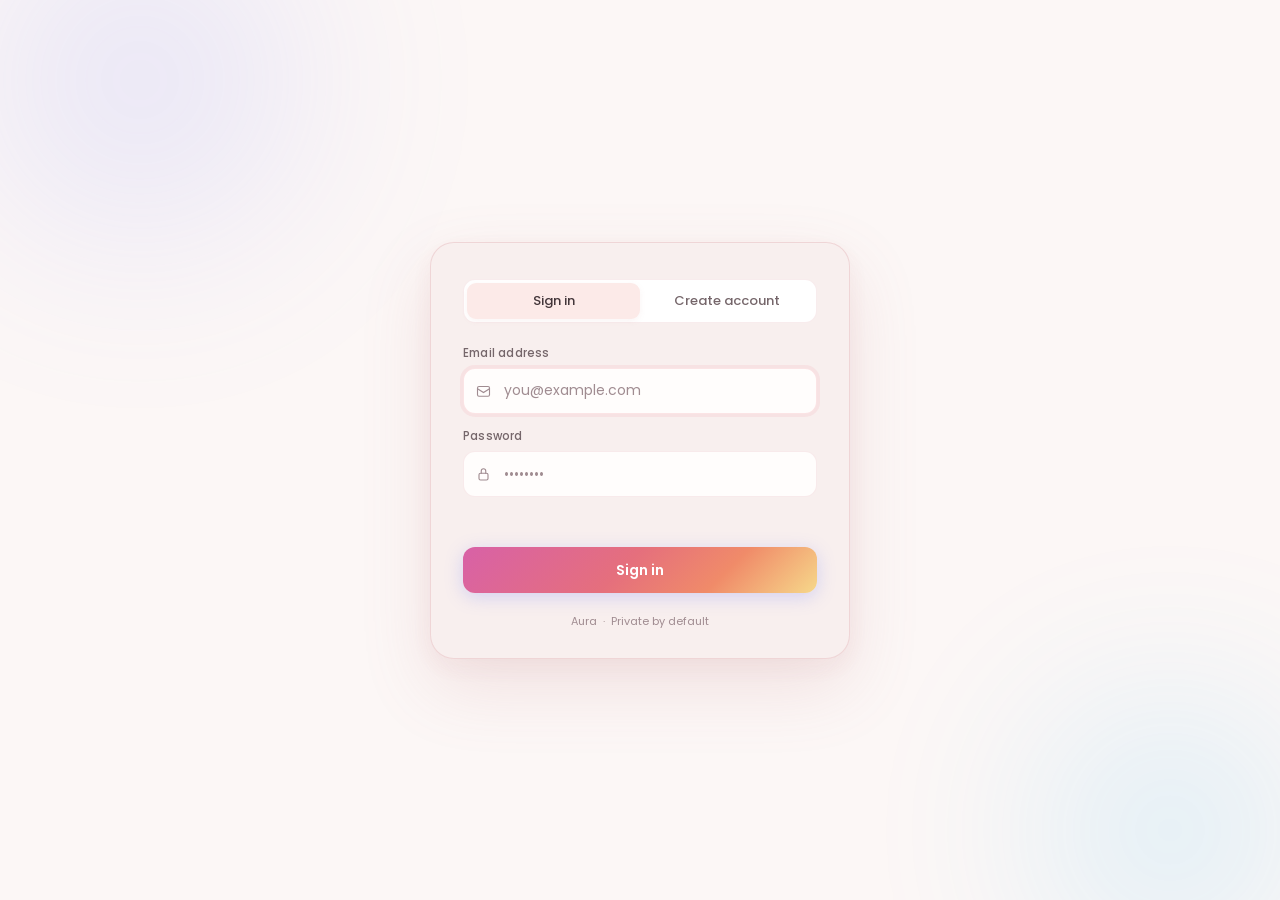
==== commit 61aeec39: "Minor fixes" ====
--- a/src/main/resources/static/frontend/index.html
+++ b/src/main/resources/static/frontend/index.html
@@ -4,9 +4,10 @@
   <meta charset="UTF-8" />
   <meta name="viewport" content="width=device-width, initial-scale=1.0" />
   <title>Aura — Messaging</title>
-  <link rel="preconnect" href="https://fonts.googleapis.com" />
-  <link rel="preconnect" href="https://fonts.gstatic.com" crossorigin />
-  <link href="https://fonts.googleapis.com/css2?family=Inter:wght@300;400;500;600;700&display=swap" rel="stylesheet" />
+  <link rel="preconnect" href="https://fonts.googleapis.com">
+  <link rel="preconnect" href="https://fonts.gstatic.com" crossorigin>
+  <link href="https://fonts.googleapis.com/css2?family=Poppins:wght@400;700&display=swap" rel="stylesheet">
+  <link href="https://fonts.cdnfonts.com/css/nickainley" rel="stylesheet">
   <link rel="stylesheet" href="./styles.css" />
 </head>
 <body>
@@ -53,7 +54,7 @@
               <circle cx="10" cy="7" r="3" stroke="currentColor" stroke-width="1.5"/>
               <path d="M3 17c0-3.314 3.134-6 7-6s7 2.686 7 6" stroke="currentColor" stroke-width="1.5" stroke-linecap="round"/>
             </svg>
-            <input id="profileUsernameInput" class="field-input" type="text" placeholder="your_username" maxlength="30" autocomplete="off" />
+            <input id="profileUsernameInput" class="field-input" type="text" placeholder="Name" maxlength="30" autocomplete="off" />
           </div>
         </div>
 
@@ -77,21 +78,6 @@
       <div class="auth-orb auth-orb--2"></div>
     </div>
     <div class="auth-panel">
-      <div class="auth-logo">
-        <div class="auth-logo-mark">
-          <svg width="24" height="24" viewBox="0 0 24 24" fill="none">
-            <path d="M12 2C6.477 2 2 6.477 2 12s4.477 10 10 10 10-4.477 10-10S17.523 2 12 2z" fill="url(#lg1)"/>
-            <path d="M8 12h8M12 8v8" stroke="white" stroke-width="2" stroke-linecap="round"/>
-            <defs>
-              <linearGradient id="lg1" x1="2" y1="2" x2="22" y2="22" gradientUnits="userSpaceOnUse">
-                <stop stop-color="#818CF8"/><stop offset="1" stop-color="#38BDF8"/>
-              </linearGradient>
-            </defs>
-          </svg>
-        </div>
-        <span class="auth-logo-text">Aura</span>
-      </div>
-
       <div class="auth-tabs" role="tablist">
         <button class="auth-tab is-active" data-mode="login" role="tab" aria-selected="true">Sign in</button>
         <button class="auth-tab" data-mode="register" role="tab" aria-selected="false">Create account</button>
@@ -105,7 +91,7 @@
               <circle cx="10" cy="7" r="3" stroke="currentColor" stroke-width="1.5"/>
               <path d="M3 17c0-3.314 3.134-6 7-6s7 2.686 7 6" stroke="currentColor" stroke-width="1.5" stroke-linecap="round"/>
             </svg>
-            <input id="usernameInput" class="field-input" type="text" placeholder="your_username" autocomplete="username" maxlength="30" />
+            <input id="usernameInput" class="field-input" type="text" placeholder="Name" autocomplete="username" maxlength="30" />
           </div>
         </div>
 
@@ -151,9 +137,14 @@
       <div class="sidebar-top">
         <div class="sidebar-logo">
           <div class="sidebar-logo-mark">
-            <img src="./assests/Aura-logo1.png" width="100%" height="100%" class="logo-img">
-          </div>
-          <span class="sidebar-logo-text">Aura</span>
+            <img src="./assests/Aura_logo.png" width="100%" height="100%" class="logo-img">
+          </div>
+          <span class="sidebar-logo-text" 
+                style="
+                  font-family: 'nickainley', sans-serif;
+                  color: var(--accent);
+                  font-size: 1.8em;
+                  ">Aura</span>
         </div>
         <button class="icon-btn" id="leaveBtn" title="Sign out" disabled>
           <svg viewBox="0 0 20 20" fill="none">
--- a/src/main/resources/static/frontend/styles.css
+++ b/src/main/resources/static/frontend/styles.css
@@ -76,7 +76,7 @@
 }
 
 body {
-  font-family: 'Inter', system-ui, -apple-system, sans-serif;
+  font-family: 'Poppins', system-ui, -apple-system, sans-serif;
   font-size: 14px;
   line-height: 1.5;
   color: var(--text);
@@ -163,6 +163,12 @@
   color: #fde68a;
 }
 
+.toast--connection-lost {
+  border-color: #E56F7D45;
+  color: var(--accent);
+  font-weight: 600;
+}
+
 .toast-dot {
   width: 7px;
   height: 7px;
@@ -179,7 +185,7 @@
 }
 
 .toast--warn .toast-dot {
-  background: #f59e0b;
+  background: var(--accent);
 }
 
 @keyframes toastIn {
@@ -378,10 +384,8 @@
 }
 
 .auth-logo-text {
-  font-size: 20px;
   font-weight: 700;
-  letter-spacing: -0.5px;
-  color: var(--text);
+  /* Font & Color & Size is Applied Using Inline-CSS */
 }
 
 .auth-tabs {
@@ -506,8 +510,8 @@
   width: 40px;
   height: 40px;
   overflow: hidden;
-  padding: 0.2em;
   border-radius: 8px;
+  border: 2px solid var(--border2);
   background: var(--grad-dim);
   display: grid;
   place-items: center;
@@ -515,10 +519,11 @@
 
 .logo-img {
   margin: auto;
+  object-fit: cover;
 }
 
 .sidebar-logo-text {
-  font-size: 15px;
+  font-size: 1.5em;
   font-weight: 700;
   letter-spacing: -0.3px;
 }
@@ -1093,6 +1098,7 @@
   line-height: 1.55;
   word-break: break-word;
   position: relative;
+  margin-bottom: 0.1em;
 }
 
 /* Their bubble — lighter surface so text pops */
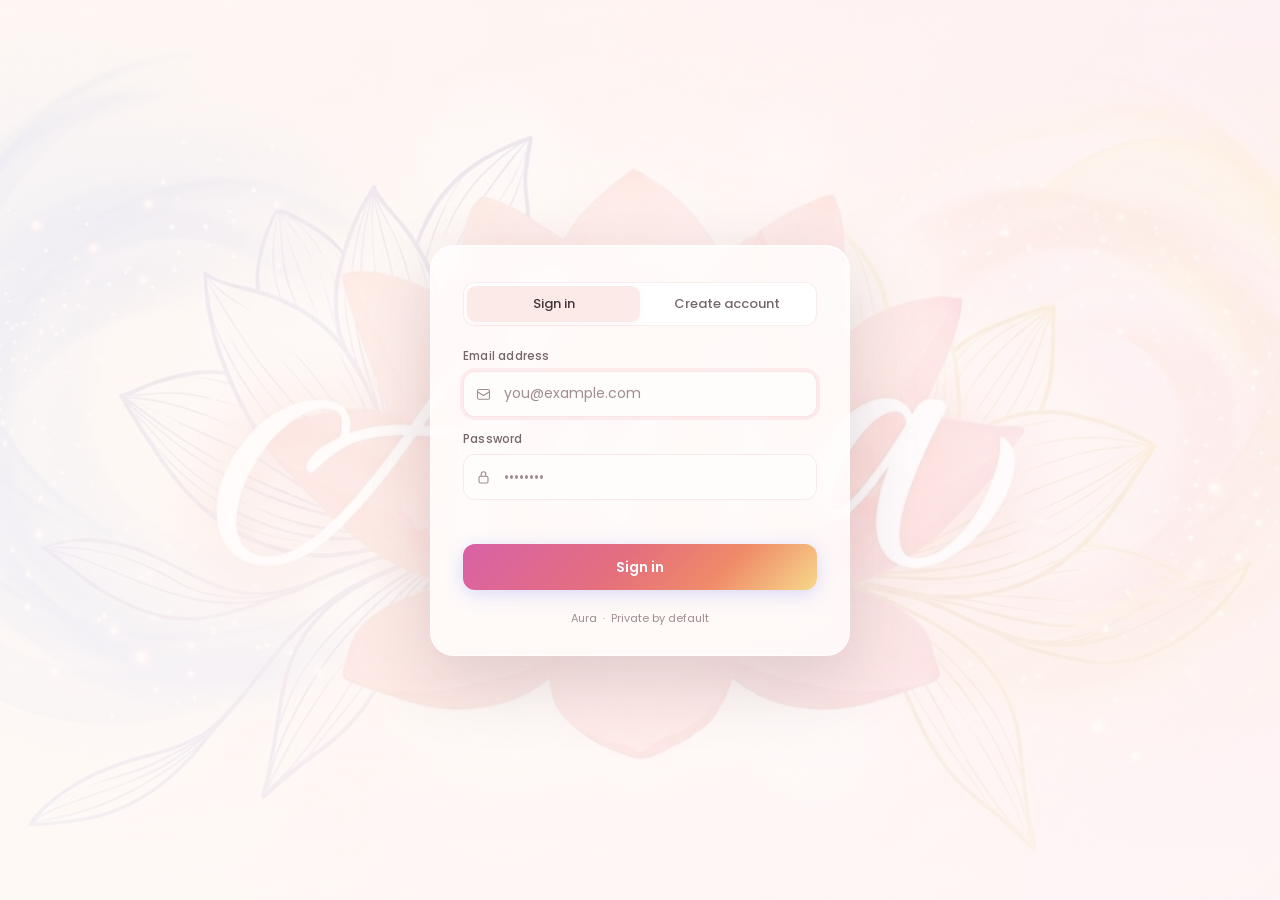
==== commit d4f6c270: "fixed ui & layout bugs, improved ux, and fixed minor logic bugs." ====
--- a/src/main/resources/static/frontend/index.html
+++ b/src/main/resources/static/frontend/index.html
@@ -19,35 +19,72 @@
   <div class="modal-backdrop" id="profileModal" hidden>
     <div class="modal" role="dialog" aria-modal="true" aria-labelledby="profileModalTitle">
       <div class="modal-header">
-        <h2 class="modal-title" id="profileModalTitle">Edit Profile</h2>
-        <button class="icon-btn" id="closeProfileModal" title="Close">
+        <div class="modal-heading">
+          <div class="modal-icon-pill">
+            <svg viewBox="0 0 20 20" fill="none">
+              <path d="M10 3.5a3.5 3.5 0 100 7 3.5 3.5 0 000-7zM4.5 16a4.5 4.5 0 0111 0" stroke="currentColor" stroke-width="1.5" stroke-linecap="round"/>
+            </svg>
+          </div>
+          <div>
+            <h2 class="modal-title" id="profileModalTitle">Edit Profile</h2>
+            <p class="modal-subtitle">Personalize your avatar, name, and chat feel.</p>
+          </div>
+        </div>
+        <button class="icon-btn modal-close-btn" id="closeProfileModal" title="Close">
           <svg viewBox="0 0 20 20" fill="none"><path d="M5 5l10 10M15 5L5 15" stroke="currentColor" stroke-width="1.8" stroke-linecap="round"/></svg>
         </button>
       </div>
 
       <div class="modal-body">
-        <!-- Avatar preview + color picker -->
         <div class="profile-edit-avatar-wrap">
-          <div class="avatar avatar--xl profile-edit-avatar" id="modalAvatar">
-            <span id="modalAvatarInitial">?</span>
-          </div>
-          <div class="color-picker-row">
-            <span class="field-label">Avatar colour</span>
-            <div class="color-swatches" id="colorSwatches">
-              <button class="swatch" data-color="#7C5CFF" style="background:#7C5CFF" title="Violet"></button>
-              <button class="swatch" data-color="#20D6C7" style="background:#20D6C7" title="Teal"></button>
-              <button class="swatch" data-color="#E85D75" style="background:#E85D75" title="Rose"></button>
-              <button class="swatch" data-color="#F59E0B" style="background:#F59E0B" title="Amber"></button>
-              <button class="swatch" data-color="#3B82F6" style="background:#3B82F6" title="Blue"></button>
-              <button class="swatch" data-color="#10B981" style="background:#10B981" title="Emerald"></button>
-              <button class="swatch" data-color="#F97316" style="background:#F97316" title="Orange"></button>
-              <button class="swatch" data-color="#8B5CF6" style="background:#8B5CF6" title="Purple"></button>
-            </div>
-          </div>
-        </div>
-
-        <!-- Username field -->
-        <div class="field-group" style="margin-top:20px">
+          <div class="profile-preview-card">
+            <div class="avatar avatar--xl profile-edit-avatar" id="modalAvatar">
+              <span id="modalAvatarInitial">?</span>
+            </div>
+            <div class="profile-preview-copy">
+              <div class="profile-preview-label">Preview</div>
+              <div class="profile-preview-name" id="profilePreviewName">Your name</div>
+              <div class="profile-preview-text">Your avatar updates instantly as you choose a style.</div>
+            </div>
+          </div>
+
+          <div class="settings-card">
+            <div class="color-picker-row">
+              <span class="field-label">Avatar colour</span>
+              <div class="color-swatches" id="colorSwatches">
+                <button class="swatch" data-color="#7C5CFF" style="background:#7C5CFF" title="Violet"></button>
+                <button class="swatch" data-color="#20D6C7" style="background:#20D6C7" title="Teal"></button>
+                <button class="swatch" data-color="#E85D75" style="background:#E85D75" title="Rose"></button>
+                <button class="swatch" data-color="#F59E0B" style="background:#F59E0B" title="Amber"></button>
+                <button class="swatch" data-color="#3B82F6" style="background:#3B82F6" title="Blue"></button>
+                <button class="swatch" data-color="#10B981" style="background:#10B981" title="Emerald"></button>
+                <button class="swatch" data-color="#F97316" style="background:#F97316" title="Orange"></button>
+                <button class="swatch" data-color="#8B5CF6" style="background:#8B5CF6" title="Purple"></button>
+                <button class="swatch" data-color="#EF4444" style="background:#EF4444" title="Red"></button>
+                <button class="swatch" data-color="#06B6D4" style="background:#06B6D4" title="Cyan"></button>
+              </div>
+            </div>
+            <div class="color-picker-row">
+              <span class="field-label">Initial colour</span>
+              <div class="segmented-mini" id="initialColorPicker">
+                <button type="button" data-initial-color="#13151A">Black</button>
+                <button type="button" data-initial-color="#F8FAFC">White</button>
+              </div>
+            </div>
+            <div class="color-picker-row">
+              <span class="field-label">Chat theme</span>
+              <div class="theme-swatches" id="themeSwatches">
+                <button type="button" class="theme-swatch" data-theme="aura" style="background:linear-gradient(135deg,#D861A7,#F08B69)" title="Aura"></button>
+                <button type="button" class="theme-swatch" data-theme="ocean" style="background:linear-gradient(135deg,#0EA5E9,#14B8A6)" title="Ocean"></button>
+                <button type="button" class="theme-swatch" data-theme="violet" style="background:linear-gradient(135deg,#7C3AED,#EC4899)" title="Violet"></button>
+                <button type="button" class="theme-swatch" data-theme="forest" style="background:linear-gradient(135deg,#16A34A,#84CC16)" title="Forest"></button>
+                <button type="button" class="theme-swatch" data-theme="sunset" style="background:linear-gradient(135deg,#F97316,#FACC15)" title="Sunset"></button>
+              </div>
+            </div>
+          </div>
+        </div>
+
+        <div class="field-group modal-field-group">
           <label class="field-label" for="profileUsernameInput">Username</label>
           <div class="field-wrap">
             <svg class="field-icon" viewBox="0 0 20 20" fill="none">
@@ -204,6 +241,11 @@
     <div class="chat-pane">
       <header class="chat-header">
         <div class="chat-header-left">
+          <button type="button" class="chat-pane-back" id="chatPaneBackBtn" title="Back to conversations" aria-label="Back to conversations">
+            <svg viewBox="0 0 20 20" fill="none">
+              <path d="M12 5l-5 5 5 5" stroke="currentColor" stroke-width="1.8" stroke-linecap="round" stroke-linejoin="round"/>
+            </svg>
+          </button>
           <div class="avatar avatar--md" id="chatAvatar">
             <span id="chatAvatarInitial">?</span>
           </div>
--- a/src/main/resources/static/frontend/styles.css
+++ b/src/main/resources/static/frontend/styles.css
@@ -55,7 +55,7 @@
 
   /* Layout */
   --sidebar-w: 280px;
-  --header-h: 80px;
+  --header-h: 70px;
 
   --transition: 160ms cubic-bezier(0.4, 0, 0.2, 1);
 }
@@ -160,7 +160,7 @@
 
 .toast--warn {
   border-color: rgba(251, 191, 36, 0.3);
-  color: #fde68a;
+  color: #F59E0B;
 }
 
 .toast--connection-lost {
@@ -262,7 +262,7 @@
 }
 
 .auth-hint {
-  min-height: 18px;
+  min-height: 12px;
   font-size: 12px;
   color: var(--text2);
   text-align: center;
@@ -302,7 +302,9 @@
   inset: 0;
   display: grid;
   place-items: center;
-  background: var(--bg);
+  background:
+    linear-gradient(90deg, rgba(255, 247, 243, 0.66), rgba(255, 241, 248, 0.52)),
+    url("./assests/Aura-bg.png") center / cover no-repeat;
   z-index: 50;
   overflow: hidden;
 }
@@ -316,13 +318,13 @@
   inset: 0;
   pointer-events: none;
   overflow: hidden;
+  background:
+    radial-gradient(circle at 50% 50%, rgba(255, 255, 255, 0.1), transparent 44%),
+    linear-gradient(180deg, rgba(255, 255, 255, 0.28), rgba(255, 255, 255, 0.58));
 }
 
 .auth-orb {
-  position: absolute;
-  border-radius: 50%;
-  filter: blur(90px);
-  opacity: 0.22;
+  display: none;
 }
 
 .auth-orb--1 {
@@ -345,11 +347,11 @@
   position: relative;
   z-index: 1;
   width: min(420px, calc(100vw - 32px));
-  background: var(--bg2);
+  background: rgba(255, 255, 255, 0.72);
   backdrop-filter: blur(24px);
-  border: 1px solid var(--border2);
+  border: 1px solid rgba(255, 255, 255, 0.64);
   border-radius: var(--radius-xl);
-  box-shadow: var(--shadow-lg), inset 0 1px 0 rgba(255, 255, 255, 0.04);
+  box-shadow: 0 24px 70px rgba(83, 50, 71, 0.18), inset 0 1px 0 rgba(255, 255, 255, 0.72);
   padding: 36px 32px 28px;
   animation: panelIn 360ms cubic-bezier(0.34, 1.4, 0.64, 1) both;
 }
@@ -883,11 +885,16 @@
 
 /* ─── Chat pane ──────────────────────────────────────────────────────────── */
 .chat-pane {
-  display: flex;
+  display: none;
   flex-direction: column;
   height: 100vh;
+  height: 100dvh;
   overflow: hidden;
   background: var(--bg);
+}
+
+aside:has(.conv-item.is-active) ~ .chat-pane {
+  display: flex !important;
 }
 
 /* Chat header */
@@ -987,7 +994,7 @@
 /* Empty state */
 .empty-state {
   flex: 1;
-  display: flex;
+  /* display: flex; */
   flex-direction: column;
   align-items: center;
   justify-content: center;
@@ -1113,24 +1120,12 @@
   border-radius: 4px 16px 16px 16px;
 }
 
-.is-theirs:not(.gap-top) .bubble {
-  border-radius: 4px 16px 16px 4px;
-}
-
 /* My bubble — subtle accent tint, NOT neon */
 .is-mine .bubble {
   background: linear-gradient(135deg, var(--surface3), var(--bg2));
   border: 1px solid var(--border2);
   border-radius: 16px 4px 16px 16px;
   color: var(--text);
-}
-
-.is-mine.gap-top :not(.gap-top) .bubble {
-  border-radius: 16px 4px 4px 16px;
-}
-
-.is-mine:not(.gap-top) .bubble {
-  border-radius: 16px 4px 4px 16px;
 }
 
 .bubble-sender {
@@ -1237,6 +1232,7 @@
 .composer-send-btn svg {
   width: 15px;
   height: 15px;
+  transform: rotate(180deg);
 }
 
 .composer-send-btn:hover:not(:disabled) {
@@ -1254,11 +1250,12 @@
 .modal-backdrop {
   position: fixed;
   inset: 0;
-  background: rgba(0, 0, 0, 0.55);
-  backdrop-filter: blur(6px);
+  background: rgba(24, 20, 23, 0.64);
+  backdrop-filter: blur(8px);
   z-index: 100;
   display: grid;
   place-items: center;
+  padding: 14px;
   animation: fadeIn 160ms ease both;
 }
 
@@ -1267,19 +1264,20 @@
 }
 
 .modal {
-  width: min(420px, calc(100vw - 32px));
-  background: var(--surface);
-  border: 1px solid var(--border2);
-  border-radius: var(--radius-xl);
-  box-shadow: var(--shadow-lg);
+  width: min(420px, 100%);
+  max-height: min(90vh, 680px);
+  overflow-y: auto;
+  background: linear-gradient(180deg, rgba(255,255,255,0.96), rgba(255,250,249,0.96));
+  border: 1px solid rgba(204, 119, 126, 0.16);
+  border-radius: 18px;
+  box-shadow: 0 18px 48px rgba(83, 50, 71, 0.14);
   animation: modalIn 240ms cubic-bezier(0.34, 1.4, 0.64, 1) both;
-  overflow: hidden;
 }
 
 @keyframes modalIn {
   from {
     opacity: 0;
-    transform: scale(0.95) translateY(10px);
+    transform: scale(0.96) translateY(10px);
   }
 
   to {
@@ -1292,42 +1290,130 @@
   display: flex;
   align-items: center;
   justify-content: space-between;
-  padding: 20px 20px 0;
+  gap: 10px;
+  padding: 14px 16px 10px;
+  border-bottom: 1px solid var(--border);
+}
+
+.modal-heading {
+  display: flex;
+  align-items: center;
+  gap: 12px;
+}
+
+.modal-icon-pill {
+  width: 36px;
+  height: 36px;
+  border-radius: 10px;
+  display: grid;
+  place-items: center;
+  background: var(--grad-dim);
+  color: var(--accent);
+  border: 1px solid var(--border2);
+}
+
+.modal-icon-pill svg {
+  width: 18px;
+  height: 18px;
 }
 
 .modal-title {
-  font-size: 16px;
-  font-weight: 600;
+  font-size: 15px;
+  font-weight: 700;
+  color: var(--text);
+}
+
+.modal-subtitle {
+  font-size: 11.5px;
+  color: var(--text2);
+  margin-top: 1px;
+}
+
+.modal-close-btn {
+  width: 32px;
+  height: 32px;
+  border-radius: 999px;
+  background: var(--surface2);
+  border: 1px solid var(--border);
 }
 
 .modal-body {
-  padding: 20px;
+  padding: 12px 16px 14px;
 }
 
 .modal-footer {
   display: flex;
   justify-content: flex-end;
   gap: 8px;
-  padding: 0 20px 20px;
-}
-
-/* Profile avatar in modal */
+  padding: 0 16px 14px;
+}
+
 .profile-edit-avatar-wrap {
   display: flex;
   flex-direction: column;
-  align-items: center;
-  gap: 16px;
+  gap: 14px;
+}
+
+.profile-preview-card {
+  display: flex;
+  align-items: center;
+  gap: 10px;
+  padding: 10px 12px;
+  border: 1px solid var(--border);
+  border-radius: 14px;
+  background: var(--surface2);
+}
+
+.profile-preview-copy {
+  min-width: 0;
+  display: flex;
+  flex-direction: column;
+  gap: 2px;
+}
+
+.profile-preview-label {
+  font-size: 10px;
+  font-weight: 700;
+  letter-spacing: 0.16em;
+  text-transform: uppercase;
+  color: var(--accent);
+  margin-bottom: 3px;
+}
+
+.profile-preview-name {
+  font-size: 13px;
+  font-weight: 700;
+  color: var(--text);
+}
+
+.profile-preview-text {
+  font-size: 11.5px;
+  color: var(--text2);
+  line-height: 1.45;
 }
 
 .profile-edit-avatar {
   cursor: default;
-}
-
-/* Color swatches */
+  box-shadow: 0 6px 16px rgba(189, 112, 118, 0.12);
+  width: 56px;
+  height: 56px;
+  font-size: 20px;
+}
+
+.settings-card {
+  display: flex;
+  flex-direction: column;
+  gap: 10px;
+  padding: 11px;
+  border: 1px solid var(--border);
+  border-radius: 14px;
+  background: linear-gradient(180deg, rgba(255,255,255,0.72), rgba(252,234,232,0.36));
+}
+
 .color-picker-row {
   display: flex;
   flex-direction: column;
-  align-items: center;
+  align-items: flex-start;
   gap: 8px;
 }
 
@@ -1335,7 +1421,7 @@
   display: flex;
   gap: 8px;
   flex-wrap: wrap;
-  justify-content: center;
+  justify-content: flex-start;
 }
 
 .swatch {
@@ -1343,21 +1429,73 @@
   height: 28px;
   border-radius: 50%;
   border: 2px solid transparent;
-  transition: transform var(--transition), border-color var(--transition);
+  transition: transform var(--transition), border-color var(--transition), box-shadow var(--transition);
   cursor: pointer;
 }
 
 .swatch:hover {
-  transform: scale(1.15);
+  transform: scale(1.12);
 }
 
 .swatch.is-active {
   border-color: white;
   transform: scale(1.12);
-  box-shadow: 0 0 0 2px rgba(255, 255, 255, 0.3);
-}
-
-/* Buttons */
+  box-shadow: 0 0 0 2px rgba(255, 255, 255, 0.35);
+}
+
+.theme-swatches {
+  display: flex;
+  gap: 8px;
+  flex-wrap: wrap;
+  justify-content: flex-start;
+}
+
+.theme-swatch {
+  width: 34px;
+  height: 24px;
+  border-radius: 999px;
+  border: 2px solid transparent;
+  transition: transform var(--transition), border-color var(--transition);
+}
+
+.theme-swatch:hover {
+  transform: scale(1.08);
+}
+
+.theme-swatch.is-active {
+  border-color: white;
+  box-shadow: 0 0 0 2px var(--accent-mid);
+}
+
+.segmented-mini {
+  display: flex;
+  gap: 4px;
+  padding: 3px;
+  background: var(--surface);
+  border: 1px solid var(--border);
+  border-radius: 999px;
+}
+
+.segmented-mini button {
+  min-width: 64px;
+  height: 28px;
+  padding: 0 12px;
+  border-radius: 999px;
+  color: var(--text2);
+  font-size: 12px;
+  font-weight: 600;
+  transition: background var(--transition), color var(--transition);
+}
+
+.segmented-mini button.is-active {
+  background: var(--grad);
+  color: white;
+}
+
+.modal-field-group {
+  margin-top: 10px;
+}
+
 .btn-primary {
   height: 38px;
   padding: 0 18px;
@@ -1369,12 +1507,12 @@
   display: flex;
   align-items: center;
   gap: 8px;
-  transition: opacity var(--transition), transform var(--transition);
-  box-shadow: 0 2px 12px rgba(129, 140, 248, 0.3);
+  transition: opacity var(--transition), transform var(--transition), box-shadow var(--transition);
+  box-shadow: 0 4px 14px rgba(129, 140, 248, 0.22);
 }
 
 .btn-primary:hover {
-  opacity: 0.9;
+  opacity: 0.95;
   transform: translateY(-1px);
 }
 
@@ -1393,33 +1531,121 @@
   font-size: 13px;
   font-weight: 500;
   color: var(--text2);
-  transition: background var(--transition), color var(--transition);
+  transition: background var(--transition), color var(--transition), border-color var(--transition);
 }
 
 .btn-secondary:hover {
   background: var(--surface3);
   color: var(--text);
+  border-color: var(--border2);
 }
 
 /* ─── Responsive ─────────────────────────────────────────────────────────── */
-@media (max-width: 700px) {
+@media (min-width: 740px) {
+  .chat-pane {
+    display: flex;
+  }
+
+  .chat-pane-back {
+    display: none !important;
+  }
+}
+
+@media (max-width: 739px) {
+  .modal-backdrop {
+    padding: 10px;
+  }
+
+  .modal {
+    width: 100%;
+    max-height: 100%;
+    border-radius: 16px;
+  }
+
+  .modal-header {
+    padding: 14px 14px 10px;
+  }
+
+  .modal-body {
+    padding: 12px 14px 14px;
+  }
+
+  .modal-footer {
+    padding: 0 14px 14px;
+  }
+
   .app {
     grid-template-columns: 1fr;
     grid-template-rows: auto 1fr;
+    position: relative;
+    overflow: hidden;
   }
 
   .sidebar {
-    height: auto;
-    max-height: 44vh;
+    height: 100vh;
+    height: 100dvh;
     border-right: none;
     border-bottom: 1px solid var(--border);
+    transform: translateX(0);
+    opacity: 1;
+    visibility: visible;
+    transition: transform var(--transition), opacity var(--transition), visibility var(--transition);
+  }
+
+  .app.is-mobile-chat-open .sidebar {
+    transform: translateX(-100%);
+    opacity: 0;
+    visibility: hidden;
+    pointer-events: none;
   }
 
   .chat-pane {
-    height: 56vh;
+    position: absolute;
+    inset: 0;
+    z-index: 20;
+    width: 100%;
+    opacity: 0;
+    visibility: hidden;
+    pointer-events: none;
+    transform: translateX(100%);
+    transition: transform var(--transition), opacity var(--transition), visibility var(--transition);
+  }
+
+  .chat-pane.is-visible {
+    opacity: 1;
+    visibility: visible;
+    pointer-events: auto;
+    transform: translateX(0);
+  }
+
+  .chat-pane-back {
+    display: grid;
+    place-items: center;
+    width: 28px;
+    height: 28px;
+    border-radius: 999px;
+    background: linear-gradient(135deg, var(--surface), var(--surface2));
+    border: 1px solid var(--border2);
+    color: var(--accent);
+    flex-shrink: 0;
+    margin-right: 8px;
+    box-shadow: 0 2px 8px rgba(189, 112, 118, 0.08);
+    transition: transform var(--transition), box-shadow var(--transition), background var(--transition), color var(--transition);
+  }
+
+  .chat-pane-back:hover {
+    transform: translateY(-1px);
+    background: var(--surface3);
+    color: var(--accent);
+    box-shadow: 0 4px 12px rgba(189, 112, 118, 0.12);
+  }
+
+  .chat-pane-back svg {
+    width: 15px;
+    height: 15px;
   }
 
   .bubble {
     max-width: 82%;
   }
-}+}
